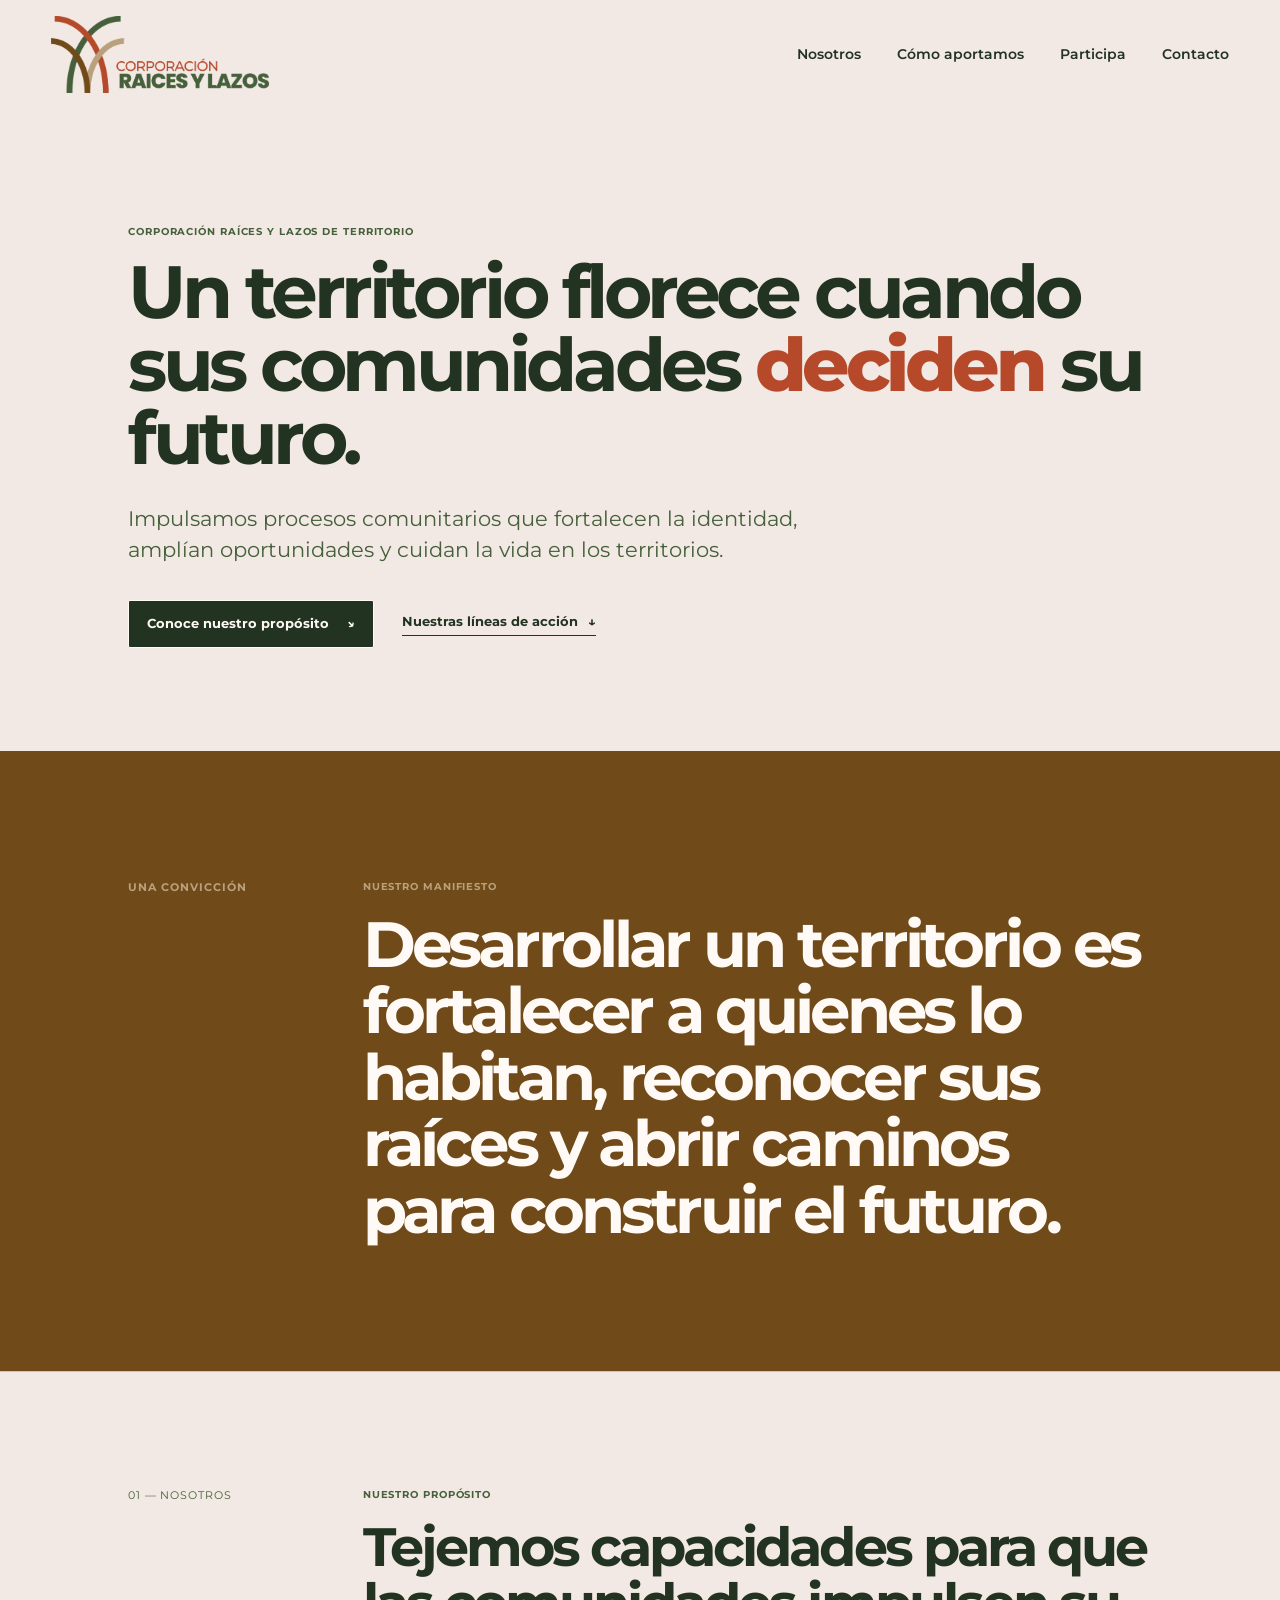
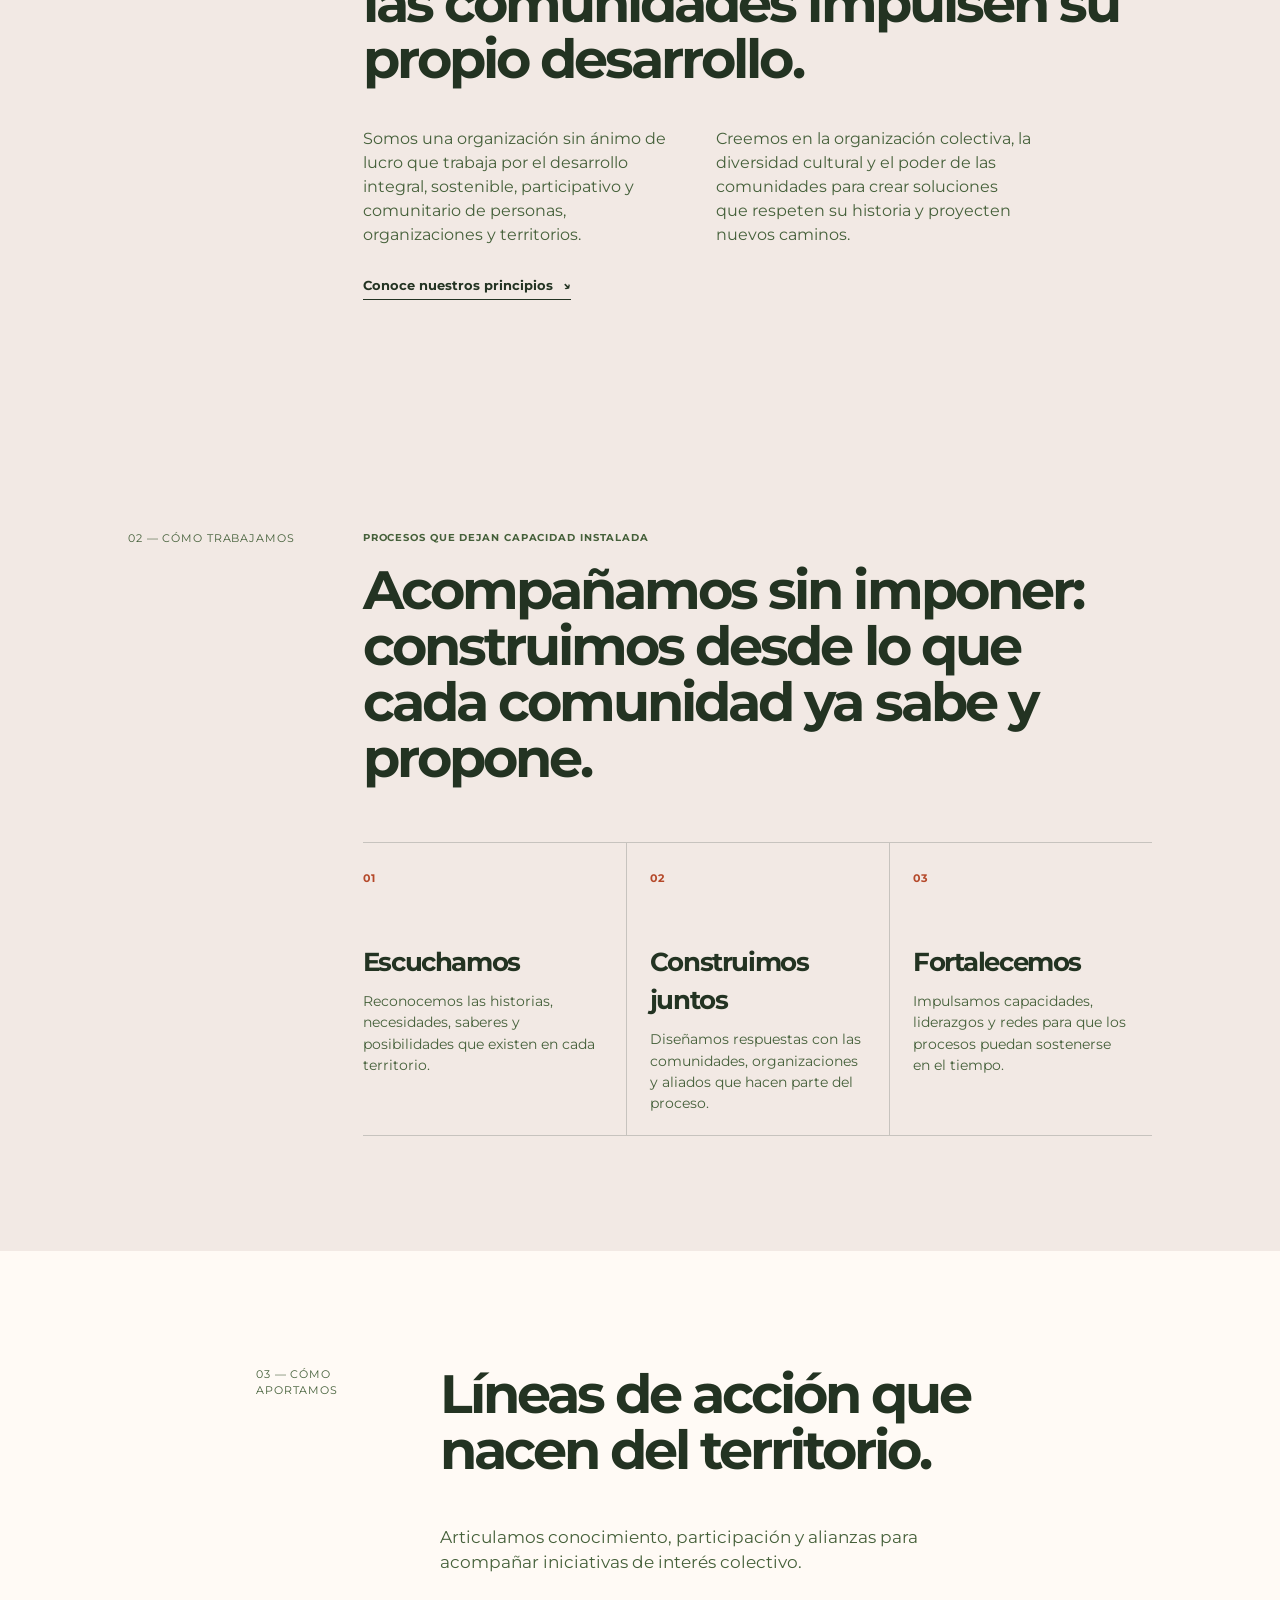
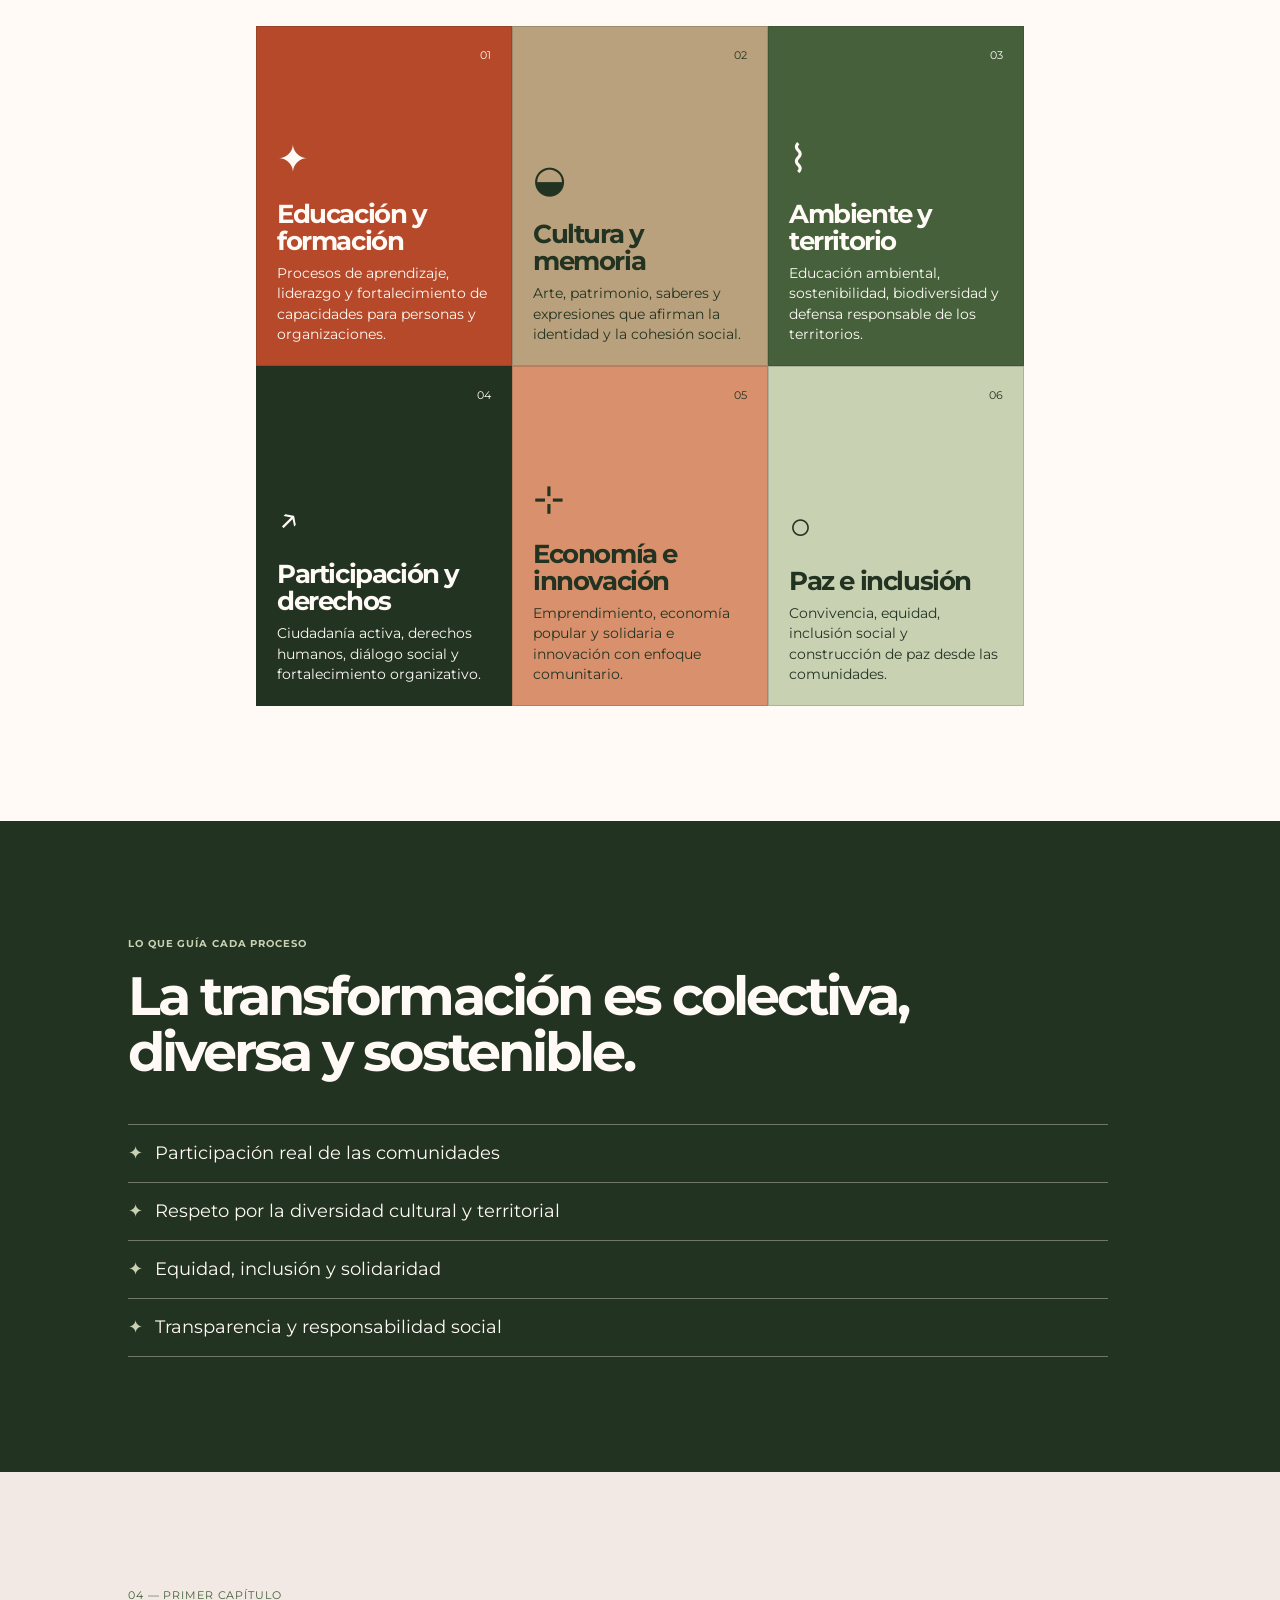
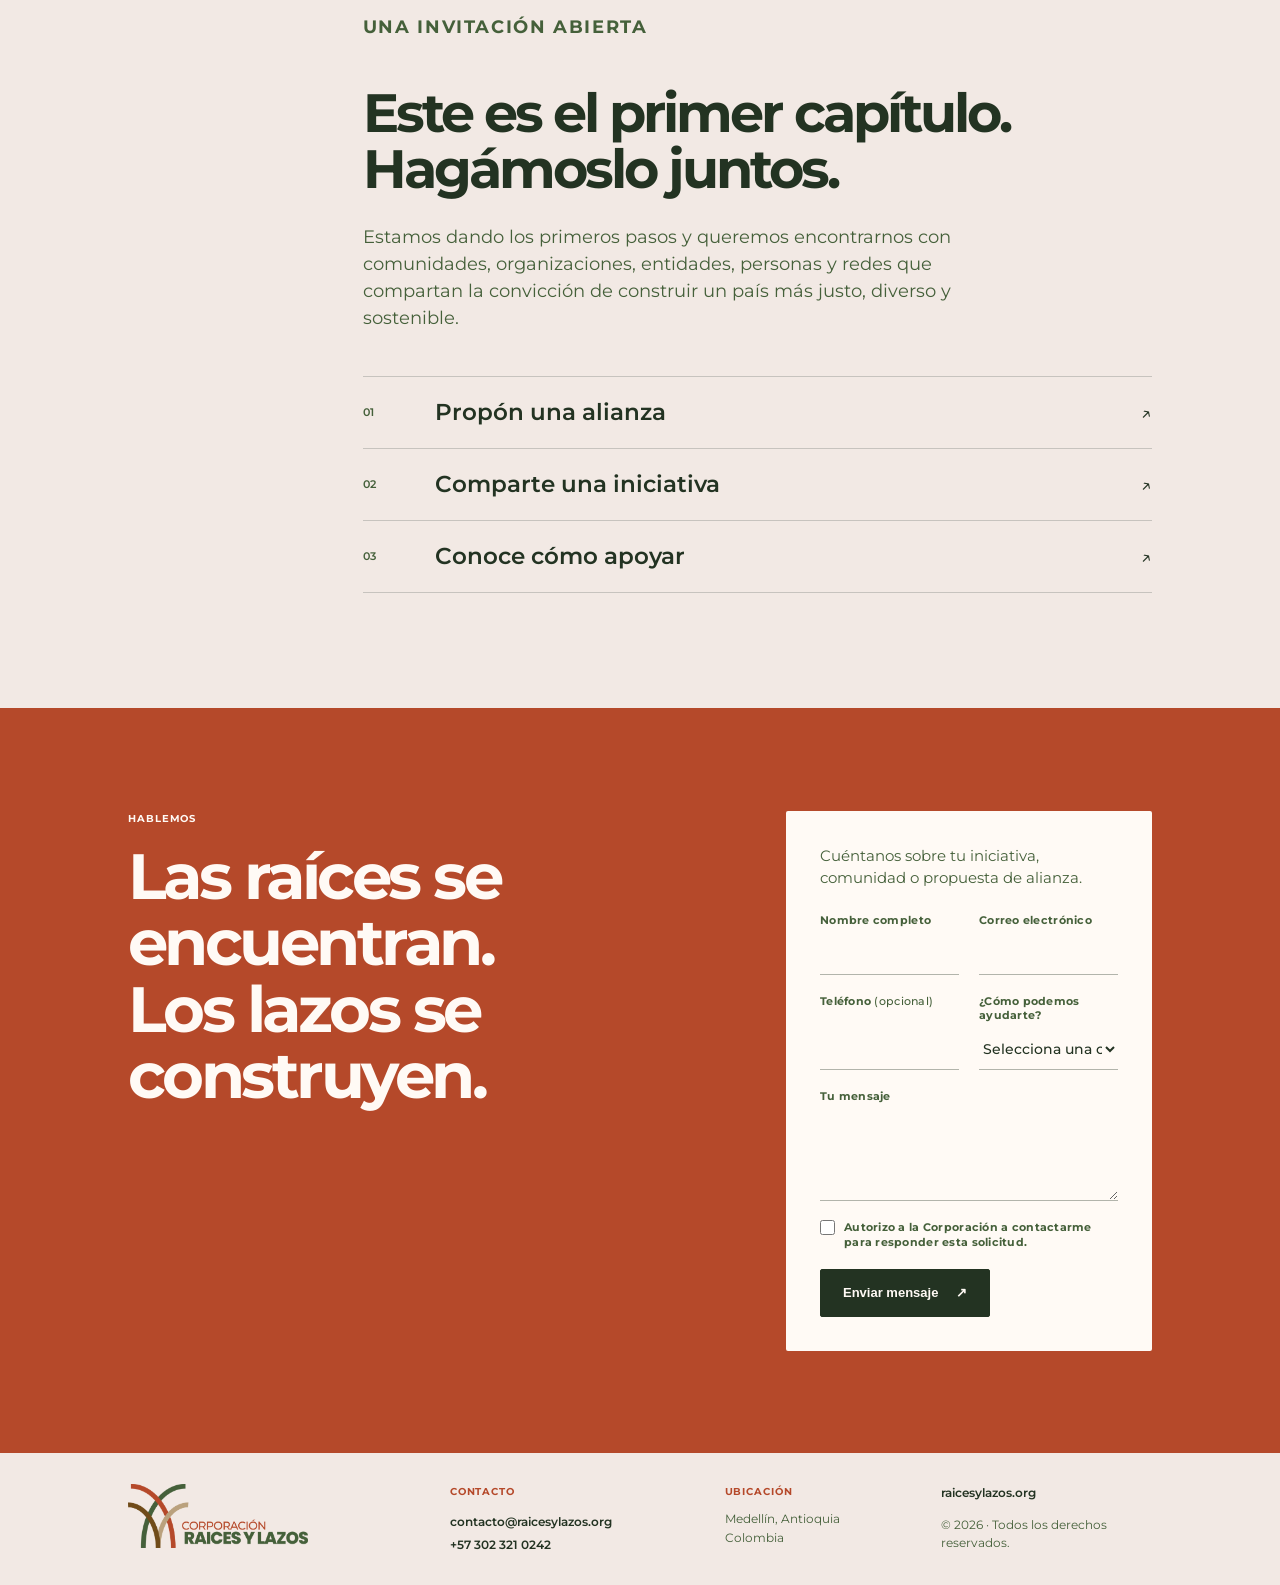
==== index.html @ 23bb75b5 "Add files via upload" ====
<!doctype html>
<html lang="es">
  <head>
    <meta charset="utf-8" />
    <meta name="viewport" content="width=device-width, initial-scale=1" />
    <meta
      name="description"
      content="Corporación Raíces y Lazos de Territorio: desarrollo integral, sostenible y participativo de comunidades y territorios."
    />
    <title>Corporación Raíces y Lazos | Territorio que florece</title>
    <link rel="preconnect" href="https://fonts.googleapis.com" />
    <link rel="preconnect" href="https://fonts.gstatic.com" crossorigin />
    <link href="https://fonts.googleapis.com/css2?family=Montserrat:ital,wght@0,400;0,500;0,600;0,700;0,800;1,500;1,600&display=swap" rel="stylesheet" />
    <link rel="stylesheet" href="styles.css" />
  </head>
  <body>
    <a class="skip-link" href="#contenido">Ir al contenido principal</a>

    <header class="site-header">
      <a class="brand" href="#inicio" aria-label="Corporación Raíces y Lazos, inicio">
        <img class="brand-logo" src="logo-raices-y-lazos.png" alt="Corporación Raíces y Lazos" />
      </a>

      <button class="menu-toggle" aria-expanded="false" aria-controls="nav-principal">
        <span class="sr-only">Abrir menú</span>
        <span></span><span></span>
      </button>

      <nav id="nav-principal" class="main-nav" aria-label="Navegación principal">
        <a href="#nosotros">Nosotros</a>
        <a href="#lineas">Cómo aportamos</a>
        <a href="#participa">Participa</a>
        <a href="#contacto">Contacto</a>
      </nav>
    </header>

    <main id="contenido">
      <section id="inicio" class="hero" aria-labelledby="hero-title">
        <div class="hero-copy">
          <p class="eyebrow">Corporación Raíces y Lazos de Territorio</p>
          <h1 id="hero-title">Un territorio florece cuando sus comunidades <em>deciden</em> su futuro.</h1>
          <p class="hero-lead">Impulsamos procesos comunitarios que fortalecen la identidad, amplían oportunidades y cuidan la vida en los territorios.</p>
          <div class="hero-actions">
            <a class="button button-dark" href="#nosotros">Conoce nuestro propósito <span aria-hidden="true">↘</span></a>
            <a class="text-link" href="#lineas">Nuestras líneas de acción <span aria-hidden="true">↓</span></a>
          </div>
        </div>
      </section>

      <section class="manifesto" aria-labelledby="manifiesto-title">
        <div class="manifesto-number">Una convicción</div>
        <div class="manifesto-content">
          <p class="eyebrow">Nuestro manifiesto</p>
          <h2 id="manifiesto-title">Desarrollar un territorio es fortalecer a quienes lo habitan, reconocer sus raíces y abrir caminos para construir el futuro.</h2>
        </div>
      </section>

      <section id="nosotros" class="intro section">
        <div class="section-label">01 — Nosotros</div>
        <div class="intro-content">
          <p class="overline">Nuestro propósito</p>
          <h2>Tejemos capacidades para que las comunidades impulsen su propio desarrollo.</h2>
          <div class="intro-text">
            <p>Somos una organización sin ánimo de lucro que trabaja por el desarrollo integral, sostenible, participativo y comunitario de personas, organizaciones y territorios.</p>
            <p>Creemos en la organización colectiva, la diversidad cultural y el poder de las comunidades para crear soluciones que respeten su historia y proyecten nuevos caminos.</p>
            <a class="text-link" href="#principios">Conoce nuestros principios <span aria-hidden="true">↘</span></a>
          </div>
        </div>
      </section>

      <section id="como-trabajamos" class="work section" aria-labelledby="work-title">
        <div class="section-label">02 — Cómo trabajamos</div>
        <div class="work-content">
          <p class="overline">Procesos que dejan capacidad instalada</p>
          <h2 id="work-title">Acompañamos sin imponer: construimos desde lo que cada comunidad ya sabe y propone.</h2>
          <ol class="work-steps">
            <li>
              <span>01</span>
              <h3>Escuchamos</h3>
              <p>Reconocemos las historias, necesidades, saberes y posibilidades que existen en cada territorio.</p>
            </li>
            <li>
              <span>02</span>
              <h3>Construimos juntos</h3>
              <p>Diseñamos respuestas con las comunidades, organizaciones y aliados que hacen parte del proceso.</p>
            </li>
            <li>
              <span>03</span>
              <h3>Fortalecemos</h3>
              <p>Impulsamos capacidades, liderazgos y redes para que los procesos puedan sostenerse en el tiempo.</p>
            </li>
          </ol>
        </div>
      </section>

      <section id="lineas" class="areas section" aria-labelledby="areas-title">
        <div class="areas-heading">
          <div class="section-label">03 — Cómo aportamos</div>
          <h2 id="areas-title">Líneas de acción que nacen del territorio.</h2>
          <p>Articulamos conocimiento, participación y alianzas para acompañar iniciativas de interés colectivo.</p>
        </div>
        <div class="area-grid">
          <article class="area-card area-card-terracotta">
            <span class="area-number">01</span>
            <div><span class="area-icon" aria-hidden="true">✦</span><h3>Educación y formación</h3><p>Procesos de aprendizaje, liderazgo y fortalecimiento de capacidades para personas y organizaciones.</p></div>
          </article>
          <article class="area-card area-card-sand">
            <span class="area-number">02</span>
            <div><span class="area-icon" aria-hidden="true">◒</span><h3>Cultura y memoria</h3><p>Arte, patrimonio, saberes y expresiones que afirman la identidad y la cohesión social.</p></div>
          </article>
          <article class="area-card area-card-moss">
            <span class="area-number">03</span>
            <div><span class="area-icon" aria-hidden="true">⌇</span><h3>Ambiente y territorio</h3><p>Educación ambiental, sostenibilidad, biodiversidad y defensa responsable de los territorios.</p></div>
          </article>
          <article class="area-card area-card-ink">
            <span class="area-number">04</span>
            <div><span class="area-icon" aria-hidden="true">↗</span><h3>Participación y derechos</h3><p>Ciudadanía activa, derechos humanos, diálogo social y fortalecimiento organizativo.</p></div>
          </article>
          <article class="area-card area-card-clay">
            <span class="area-number">05</span>
            <div><span class="area-icon" aria-hidden="true">⊹</span><h3>Economía e innovación</h3><p>Emprendimiento, economía popular y solidaria e innovación con enfoque comunitario.</p></div>
          </article>
          <article class="area-card area-card-sage">
            <span class="area-number">06</span>
            <div><span class="area-icon" aria-hidden="true">○</span><h3>Paz e inclusión</h3><p>Convivencia, equidad, inclusión social y construcción de paz desde las comunidades.</p></div>
          </article>
        </div>
      </section>

      <section id="principios" class="principles" aria-labelledby="principios-title">
        <div class="principles-content">
          <p class="eyebrow">Lo que guía cada proceso</p>
          <h2 id="principios-title">La transformación es colectiva, diversa y sostenible.</h2>
          <ul class="principle-list">
            <li>Participación real de las comunidades</li>
            <li>Respeto por la diversidad cultural y territorial</li>
            <li>Equidad, inclusión y solidaridad</li>
            <li>Transparencia y responsabilidad social</li>
          </ul>
        </div>
      </section>

      <section id="participa" class="participate section" aria-labelledby="participa-title">
        <div class="section-label">04 — Primer capítulo</div>
        <div class="participate-body">
          <p class="overline">Una invitación abierta</p>
          <h2 id="participa-title">Este es el primer capítulo. Hagámoslo juntos.</h2>
          <p>Estamos dando los primeros pasos y queremos encontrarnos con comunidades, organizaciones, entidades, personas y redes que compartan la convicción de construir un país más justo, diverso y sostenible.</p>
          <div class="participate-options">
            <a href="#contacto"><span>01</span> Propón una alianza <b aria-hidden="true">↗</b></a>
            <a href="#contacto"><span>02</span> Comparte una iniciativa <b aria-hidden="true">↗</b></a>
            <a href="#contacto"><span>03</span> Conoce cómo apoyar <b aria-hidden="true">↗</b></a>
          </div>
        </div>
      </section>

      <section id="contacto" class="contact" aria-labelledby="contacto-title">
        <div>
          <p class="eyebrow">Hablemos</p>
          <h2 id="contacto-title">Las raíces se encuentran.<br />Los lazos se construyen.</h2>
        </div>
        <form class="contact-form" action="https://formsubmit.co/contacto@raicesylazos.org" method="POST">
          <input type="hidden" name="_subject" value="Nueva solicitud desde raicesylazos.org" />
          <input type="hidden" name="_template" value="table" />
          <input type="hidden" name="_next" value="https://raicesylazos.org/gracias.html" />
          <input class="honeypot" type="text" name="_honey" tabindex="-1" autocomplete="off" aria-hidden="true" />
          <p class="form-intro">Cuéntanos sobre tu iniciativa, comunidad o propuesta de alianza.</p>
          <div class="form-field">
            <label for="nombre">Nombre completo</label>
            <input id="nombre" name="nombre" type="text" autocomplete="name" required />
          </div>
          <div class="form-field">
            <label for="correo">Correo electrónico</label>
            <input id="correo" name="email" type="email" autocomplete="email" required />
          </div>
          <div class="form-field">
            <label for="telefono">Teléfono <span>(opcional)</span></label>
            <input id="telefono" name="telefono" type="tel" autocomplete="tel" />
          </div>
          <div class="form-field">
            <label for="motivo">¿Cómo podemos ayudarte?</label>
            <select id="motivo" name="motivo" required>
              <option value="" selected disabled>Selecciona una opción</option>
              <option>Proponer una alianza</option>
              <option>Compartir una iniciativa</option>
              <option>Conocer formas de apoyar</option>
              <option>Otro asunto</option>
            </select>
          </div>
          <div class="form-field form-field-wide">
            <label for="mensaje">Tu mensaje</label>
            <textarea id="mensaje" name="mensaje" rows="4" required></textarea>
          </div>
          <label class="form-consent form-field-wide"><input type="checkbox" name="autorizacion_de_contacto" value="Sí" required /> <span>Autorizo a la Corporación a contactarme para responder esta solicitud.</span></label>
          <button class="button button-form form-field-wide" type="submit">Enviar mensaje <span aria-hidden="true">↗</span></button>
        </form>
      </section>
    </main>

    <footer class="site-footer">
      <a class="brand footer-brand" href="#inicio" aria-label="Volver al inicio"><img class="brand-logo" src="logo-raices-y-lazos.png" alt="Corporación Raíces y Lazos" /></a>
      <div class="footer-contact">
        <p class="footer-label">Contacto</p>
        <a href="mailto:contacto@raicesylazos.org">contacto@raicesylazos.org</a>
        <a href="tel:+573023210242">+57 302 321 0242</a>
      </div>
      <div class="footer-location">
        <p class="footer-label">Ubicación</p>
        <p>Medellín, Antioquia<br />Colombia</p>
      </div>
      <div class="footer-meta">
        <a href="https://raicesylazos.org">raicesylazos.org</a>
        <p>© <span id="year"></span> · Todos los derechos reservados.</p>
      </div>
    </footer>
    <script src="script.js"></script>
  </body>
</html>
---- styles.css ----
:root {
  --ink: #233322;
  --ink-soft: #45603a;
  --paper: #f2e9e4;
  --cream: #fffaf5;
  --moss: #45603a;
  --sage: #c9d1b3;
  --clay: #b5492a;
  --terracotta: #b5492a;
  --sand: #baa17d;
  --brown: #704b19;
  --line: rgba(29, 41, 37, 0.2);
  --display: "Montserrat", Arial, sans-serif;
  --body: "Montserrat", Arial, sans-serif;
  --mono: "Montserrat", Arial, sans-serif;
}

* { box-sizing: border-box; }
html { scroll-behavior: smooth; }
body { margin: 0; background: var(--paper); color: var(--ink); font-family: var(--body); font-size: 16px; line-height: 1.5; }
a { color: inherit; }
.skip-link { position: fixed; left: 1rem; top: -5rem; z-index: 20; padding: .65rem .9rem; background: var(--cream); color: var(--ink); border: 2px solid var(--ink); }
.skip-link:focus { top: 1rem; }
.sr-only { position: absolute; width: 1px; height: 1px; overflow: hidden; clip: rect(0,0,0,0); white-space: nowrap; }

.site-header { min-height: 88px; max-width: 1440px; margin: auto; padding: 16px clamp(24px, 4vw, 72px); display: flex; align-items: center; justify-content: space-between; gap: 2rem; }
.brand { display: inline-flex; align-items: center; text-decoration: none; }
.brand-logo { display: block; width: 218px; height: auto; }
.main-nav { display: flex; align-items: center; gap: clamp(18px, 2.8vw, 48px); font-size: 14px; font-weight: 600; }
.main-nav a { position: relative; text-decoration: none; }
.main-nav a::after { content: ""; position: absolute; height: 1px; left: 0; right: 0; bottom: -5px; background: currentColor; transform: scaleX(0); transform-origin: right; transition: transform .25s ease; }
.main-nav a:hover::after, .main-nav a:focus-visible::after { transform: scaleX(1); transform-origin: left; }
.menu-toggle { display: none; border: 0; background: transparent; padding: 8px 0; cursor: pointer; }

.hero { max-width: 1440px; min-height: 600px; margin: 0 auto; padding: clamp(62px, 9vw, 142px) clamp(24px, 10vw, 148px) clamp(64px, 8vw, 126px); display: block; overflow: hidden; }
.eyebrow, .overline { color: var(--ink-soft); margin: 0 0 17px; font-family: var(--mono); font-size: 10px; font-weight: 700; letter-spacing: .09em; text-transform: uppercase; }
.hero h1 { max-width: 1120px; margin: 0; font-family: var(--display); font-size: clamp(45px, 5.8vw, 86px); font-weight: 700; line-height: .98; letter-spacing: -.06em; }
.hero h1 em { color: var(--terracotta); font-style: normal; font-weight: 800; }
.hero-lead { max-width: 690px; margin: 30px 0 34px; color: var(--ink-soft); font-size: clamp(17px, 1.7vw, 21px); line-height: 1.47; }
.hero-actions { display: flex; flex-wrap: wrap; align-items: center; gap: 20px 28px; }
.button { min-height: 48px; display: inline-flex; align-items: center; justify-content: center; gap: 18px; padding: 12px 18px; border: 1px solid currentColor; border-radius: 2px; text-decoration: none; font-size: 13px; font-weight: 700; transition: transform .18s ease, background .18s ease, color .18s ease; }
.button:hover, .button:focus-visible { transform: translateY(-3px); }
.button-dark { background: var(--ink); color: var(--cream); }
.button-dark:hover, .button-dark:focus-visible { background: var(--terracotta); border-color: var(--terracotta); }
.button-light { color: var(--cream); }
.button-light:hover, .button-light:focus-visible { color: var(--ink); background: var(--cream); }
.text-link { display: inline-flex; align-items: center; gap: 10px; text-decoration: none; border-bottom: 1px solid currentColor; padding-bottom: 3px; font-size: 13px; font-weight: 700; transition: color .18s ease; }
.text-link:hover, .text-link:focus-visible { color: var(--terracotta); }

.hero-art { position: relative; align-self: stretch; min-height: 410px; overflow: hidden; background: #eaded1; border: 1px solid rgba(112,75,25,.15); border-radius: 2px; }
.arch-composition { position: absolute; inset: 0; overflow: hidden; }
.brand-arch { position: absolute; bottom: -1px; display: block; border-style: solid; border-bottom: 0; border-radius: 220px 220px 0 0; }
.arch-green { left: 15%; width: 75%; height: 92%; border-width: 25px; border-color: var(--moss); }.arch-terracotta { left: -8%; width: 64%; height: 84%; border-width: 25px; border-color: var(--terracotta); }.arch-brown { left: -21%; width: 58%; height: 61%; border-width: 25px; border-color: var(--brown); }.arch-sand { left: 27%; width: 58%; height: 61%; border-width: 25px; border-color: var(--sand); }
.art-caption { position: absolute; right: 20px; bottom: 16px; margin: 0; color: var(--ink); font-family: var(--mono); font-size: 10px; font-weight: 700; letter-spacing: .07em; text-transform: uppercase; }

.manifesto { display: grid; grid-template-columns: 20% minmax(0, 1fr); gap: 30px; padding: clamp(74px, 10vw, 156px) clamp(24px, 10vw, 148px); background: var(--brown); color: var(--cream); }.manifesto-number { align-self: start; color: var(--sand); font-size: 11px; font-weight: 700; letter-spacing: .09em; text-transform: uppercase; }.manifesto-content { max-width: 1050px; }.manifesto .eyebrow { color: var(--sand); }.manifesto h2 { max-width: 1010px; margin: 0; font-family: var(--display); font-size: clamp(36px, 5vw, 75px); font-weight: 700; line-height: 1.04; letter-spacing: -.06em; }

.section { max-width: 1440px; margin: 0 auto; padding: clamp(70px, 9vw, 136px) clamp(24px, 10vw, 148px); }
.section-label { align-self: start; color: var(--ink-soft); font-family: var(--mono); font-size: 11px; letter-spacing: .08em; text-transform: uppercase; }
.intro { border-top: 1px solid var(--line); display: grid; grid-template-columns: 20% 1fr; gap: 30px; }
.intro-content { max-width: 1000px; }
.intro h2, .areas h2, .principles h2, .participate h2, .contact h2 { margin: 0; font-family: var(--display); font-size: clamp(34px, 4.2vw, 61px); font-weight: 700; line-height: 1.04; letter-spacing: -.055em; }
.intro h2 { max-width: 810px; }
.intro-text { max-width: 670px; margin-top: 40px; display: grid; grid-template-columns: 1fr 1fr; gap: 24px 36px; color: var(--ink-soft); }
.intro-text p { margin: 0; }
.intro-text .text-link { grid-column: 1 / -1; justify-self: start; color: var(--ink); margin-top: 5px; }

.work { display: grid; grid-template-columns: 20% minmax(0, 1fr); gap: 30px; background: var(--paper); }.work-content { max-width: 1060px; }.work h2 { max-width: 860px; margin: 0; font-family: var(--display); font-size: clamp(34px, 4.2vw, 61px); font-weight: 700; line-height: 1.04; letter-spacing: -.055em; }.work-steps { display: grid; grid-template-columns: repeat(3, 1fr); gap: 0; padding: 0; margin: 56px 0 0; list-style: none; border-top: 1px solid var(--line); }.work-steps li { min-height: 250px; padding: 22px 23px 20px 0; border-bottom: 1px solid var(--line); }.work-steps li + li { padding-left: 23px; border-left: 1px solid var(--line); }.work-steps span { color: var(--terracotta); font-size: 11px; font-weight: 700; letter-spacing: .08em; }.work-steps h3 { margin: 54px 0 10px; font-family: var(--display); font-size: clamp(21px, 2vw, 27px); font-weight: 700; letter-spacing: -.055em; }.work-steps p { max-width: 255px; margin: 0; color: var(--ink-soft); font-size: 14px; line-height: 1.52; }

.areas { background: var(--cream); max-width: none; }
.areas-heading { max-width: 1440px; margin: 0 auto 50px; padding: 0 clamp(24px, 10vw, 148px); display: grid; grid-template-columns: 20% minmax(0, 1fr); gap: 30px; }
.areas-heading h2 { max-width: 760px; }
.areas-heading p { grid-column: 2; max-width: 525px; margin: 17px 0 0; color: var(--ink-soft); font-size: 17px; }
.area-grid { max-width: 1440px; margin: auto; padding: 0 clamp(24px, 10vw, 148px); display: grid; grid-template-columns: repeat(3, 1fr); }
.area-card { min-height: 340px; padding: 20px; display: flex; flex-direction: column; justify-content: space-between; border: 1px solid rgba(29,41,37,.18); transition: transform .25s ease, filter .25s ease; }
.area-card:hover { position: relative; z-index: 1; transform: translateY(-8px); filter: saturate(1.08); }
.area-card:nth-child(3n+1) { border-left-width: 1px; }
.area-number { align-self: flex-end; font-family: var(--mono); font-size: 11px; }
.area-icon { display: inline-block; margin-bottom: 22px; font-family: var(--display); font-size: 38px; line-height: 1; }
.area-card h3 { max-width: 250px; margin: 0 0 9px; font-family: var(--display); font-size: clamp(23px, 2vw, 30px); font-weight: 700; line-height: 1.06; letter-spacing: -.055em; }
.area-card p { max-width: 305px; margin: 0; font-size: 14px; line-height: 1.46; }
.area-card-terracotta { color: var(--cream); background: var(--terracotta); }.area-card-sand { background: var(--sand); }.area-card-moss { color: var(--cream); background: var(--moss); }.area-card-ink { color: var(--cream); background: var(--ink); }.area-card-clay { background: #d9906c; }.area-card-sage { background: var(--sage); }

.principles { background: var(--ink); color: var(--cream); padding: clamp(74px, 9vw, 134px) clamp(24px, 10vw, 148px); }
.principles-content { max-width: 980px; }
.principles .eyebrow { color: var(--sage); }
.principles h2 { max-width: 790px; }
.principle-list { padding: 0; margin: 44px 0 0; list-style: none; border-top: 1px solid rgba(255,250,240,.35); }
.principle-list li { padding: 15px 0; border-bottom: 1px solid rgba(255,250,240,.35); font-size: clamp(15px, 1.5vw, 18px); }
.principle-list li::before { content: "✦"; display: inline-block; width: 27px; color: var(--sage); }
.principles-symbol { align-self: center; position: relative; display: grid; place-items: center; min-height: 340px; font-family: var(--display); font-size: clamp(92px, 15vw, 212px); line-height: .7; letter-spacing: -.13em; color: var(--sage); }
.principles-symbol::before, .principles-symbol::after { content: ""; position: absolute; border: 1px solid rgba(196,207,170,.55); border-radius: 50%; }.principles-symbol::before { width: 74%; aspect-ratio: 1; }.principles-symbol::after { width: 98%; aspect-ratio: 1; }
.principles-symbol span { position: relative; z-index: 1; }.principles-symbol span:nth-child(2) { color: var(--clay); margin: 0 -.1em; transform: translateY(.1em); }

.participate { display: grid; grid-template-columns: 20% 1fr; gap: 30px; }
.participate-body { max-width: 1000px; }
.participate h2 { max-width: 760px; }.participate-body > p { max-width: 650px; margin: 27px 0 44px; color: var(--ink-soft); font-size: 18px; }
.participate-options { border-top: 1px solid var(--line); }.participate-options a { min-height: 72px; display: grid; grid-template-columns: 60px 1fr 30px; align-items: center; gap: 12px; border-bottom: 1px solid var(--line); text-decoration: none; font-size: clamp(18px, 2vw, 23px); font-weight: 600; transition: padding .2s ease, color .2s ease; }.participate-options a:hover, .participate-options a:focus-visible { padding-left: 10px; color: var(--terracotta); }.participate-options span { color: var(--ink-soft); font-family: var(--mono); font-size: 11px; }.participate-options b { font-size: 20px; font-weight: 400; text-align: right; }

.contact { max-width: 1440px; margin: 0 auto; padding: clamp(65px, 8vw, 116px) clamp(24px, 10vw, 148px); background: var(--clay); color: var(--cream); display: grid; grid-template-columns: 1.25fr .75fr; gap: 48px; }.contact .eyebrow { color: var(--cream); }.contact h2 { font-size: clamp(40px, 5vw, 70px); }.contact-info { align-self: end; max-width: 390px; }.contact-info p { margin: 0 0 28px; font-size: 17px; }.contact-info .location { font-family: var(--mono); font-size: 11px; line-height: 1.75; letter-spacing: .08em; text-transform: uppercase; }
.contact-link { display: flex; align-items: center; justify-content: space-between; gap: 1rem; padding: 12px 0; border-top: 1px solid rgba(255,250,245,.5); color: var(--cream); font-family: var(--display); font-size: clamp(17px, 1.8vw, 22px); font-weight: 600; letter-spacing: -.04em; text-decoration: none; }.contact-link:hover, .contact-link:focus-visible { color: var(--sand); }.contact-info .location { margin-top: 26px; }
.contact-form { display: grid; grid-template-columns: 1fr 1fr; gap: 19px 20px; align-self: start; padding: clamp(22px, 3vw, 34px); background: var(--cream); color: var(--ink); border-radius: 2px; }.form-intro { grid-column: 1 / -1; margin: 0 0 4px !important; color: var(--ink-soft); font-size: 15px !important; }.form-field { display: grid; gap: 6px; }.form-field-wide { grid-column: 1 / -1; }.form-field label, .form-consent { color: var(--ink-soft); font-size: 11px; font-weight: 700; line-height: 1.35; letter-spacing: .025em; }.form-field label span { font-weight: 500; }.form-field input, .form-field select, .form-field textarea { width: 100%; min-height: 41px; padding: 9px 0; border: 0; border-bottom: 1px solid rgba(35,51,34,.35); border-radius: 0; background: transparent; color: var(--ink); font: 500 14px var(--body); outline: none; }.form-field textarea { min-height: 82px; resize: vertical; }.form-field select { cursor: pointer; }.form-field input:focus, .form-field select:focus, .form-field textarea:focus { border-color: var(--terracotta); box-shadow: 0 2px 0 -1px var(--terracotta); }.form-consent { display: flex; align-items: flex-start; gap: 9px; cursor: pointer; }.form-consent input { flex: 0 0 auto; width: 15px; height: 15px; margin: 0; accent-color: var(--terracotta); }.button-form { justify-self: start; padding-inline: 22px; border-color: var(--ink); background: var(--ink); color: var(--cream); cursor: pointer; }.button-form:hover, .button-form:focus-visible { border-color: var(--moss); background: var(--moss); }.honeypot { position: absolute; left: -10000px; width: 1px; height: 1px; overflow: hidden; }
.site-footer { max-width: 1440px; margin: auto; padding: 31px clamp(24px, 10vw, 148px); display: grid; grid-template-columns: 1.2fr 1fr .75fr .9fr; align-items: start; gap: 25px 40px; font-size: 12px; color: var(--ink-soft); }.footer-brand .brand-logo { width: 180px; }.site-footer p { margin: 0; }.footer-label { margin-bottom: 9px !important; color: var(--terracotta); font-size: 10px; font-weight: 700; letter-spacing: .09em; text-transform: uppercase; }.footer-contact, .footer-meta { display: grid; gap: 5px; }.footer-contact a, .footer-meta a { color: var(--ink); font-weight: 600; text-decoration: none; }.footer-contact a:hover, .footer-contact a:focus-visible, .footer-meta a:hover, .footer-meta a:focus-visible { color: var(--terracotta); }.footer-location { line-height: 1.6; }.footer-meta { line-height: 1.55; }.footer-meta p { margin-top: 8px; }
.thank-you-page { min-height: 100vh; background: var(--paper); }.thank-you { min-height: 100vh; max-width: 1000px; margin: 0 auto; padding: clamp(28px, 5vw, 74px); display: grid; align-content: space-between; gap: 8rem; }.thank-you > div { max-width: 700px; }.thank-you h1 { max-width: 620px; margin: 0; font-family: var(--display); font-size: clamp(45px, 7vw, 88px); font-weight: 700; line-height: .98; letter-spacing: -.065em; }.thank-you p:not(.eyebrow) { max-width: 500px; margin: 24px 0 29px; color: var(--ink-soft); font-size: 18px; }

@media (max-width: 800px) {
  .site-header { min-height: 72px; padding-top: 12px; padding-bottom: 12px; }.main-nav { position: absolute; left: 0; right: 0; top: 72px; z-index: 5; display: none; flex-direction: column; align-items: stretch; gap: 0; padding: 12px 24px 21px; background: var(--paper); border-bottom: 1px solid var(--line); }.main-nav.is-open { display: flex; }.main-nav a { padding: 12px 0; }.menu-toggle { display: block; width: 32px; }.menu-toggle span:not(.sr-only) { display: block; width: 26px; height: 1.5px; margin: 6px 0; background: var(--ink); transition: transform .2s ease; }.menu-toggle[aria-expanded="true"] span:nth-child(2) { transform: translateY(3.75px) rotate(45deg); }.menu-toggle[aria-expanded="true"] span:nth-child(3) { transform: translateY(-3.75px) rotate(-45deg); }
  .hero { min-height: unset; grid-template-columns: 1fr; gap: 45px; }.hero-art { min-height: 330px; max-width: 500px; width: 100%; }.intro, .participate { grid-template-columns: 1fr; }.section-label { margin-bottom: 12px; }.intro-text { grid-template-columns: 1fr; margin-top: 30px; }.intro-text .text-link { grid-column: auto; }.areas-heading { grid-template-columns: 1fr; }.areas-heading p { grid-column: auto; }.area-grid { grid-template-columns: repeat(2, 1fr); }.area-card { min-height: 280px; }.principles { grid-template-columns: 1fr; gap: 28px; }.contact { grid-template-columns: 1fr; }.contact-info { align-self: start; }.site-footer { grid-template-columns: repeat(2, 1fr); }.footer-brand { grid-column: 1 / -1; }
}
@media (max-width: 500px) {
  .hero { padding-top: 46px; }.hero h1 { font-size: clamp(44px, 13vw, 62px); }.hero-art { min-height: 280px; }.area-grid { grid-template-columns: 1fr; }.area-card { min-height: 255px; }.contact-form { grid-template-columns: 1fr; }.form-field, .form-field-wide { grid-column: 1; }.site-footer { display: flex; align-items: flex-start; flex-direction: column; }.footer-brand { margin-bottom: 8px; }
}
@media (max-width: 800px) {
  .manifesto, .work { grid-template-columns: 1fr; }.manifesto-number { margin-bottom: 10px; }.work-steps { grid-template-columns: 1fr; margin-top: 40px; }.work-steps li, .work-steps li + li { min-height: auto; padding: 22px 0; border-left: 0; }.work-steps h3 { margin-top: 22px; }.work-steps p { max-width: 500px; }
}
@media (prefers-reduced-motion: reduce) { html { scroll-behavior: auto; } *, *::before, *::after { transition-duration: .01ms !important; animation-duration: .01ms !important; } }
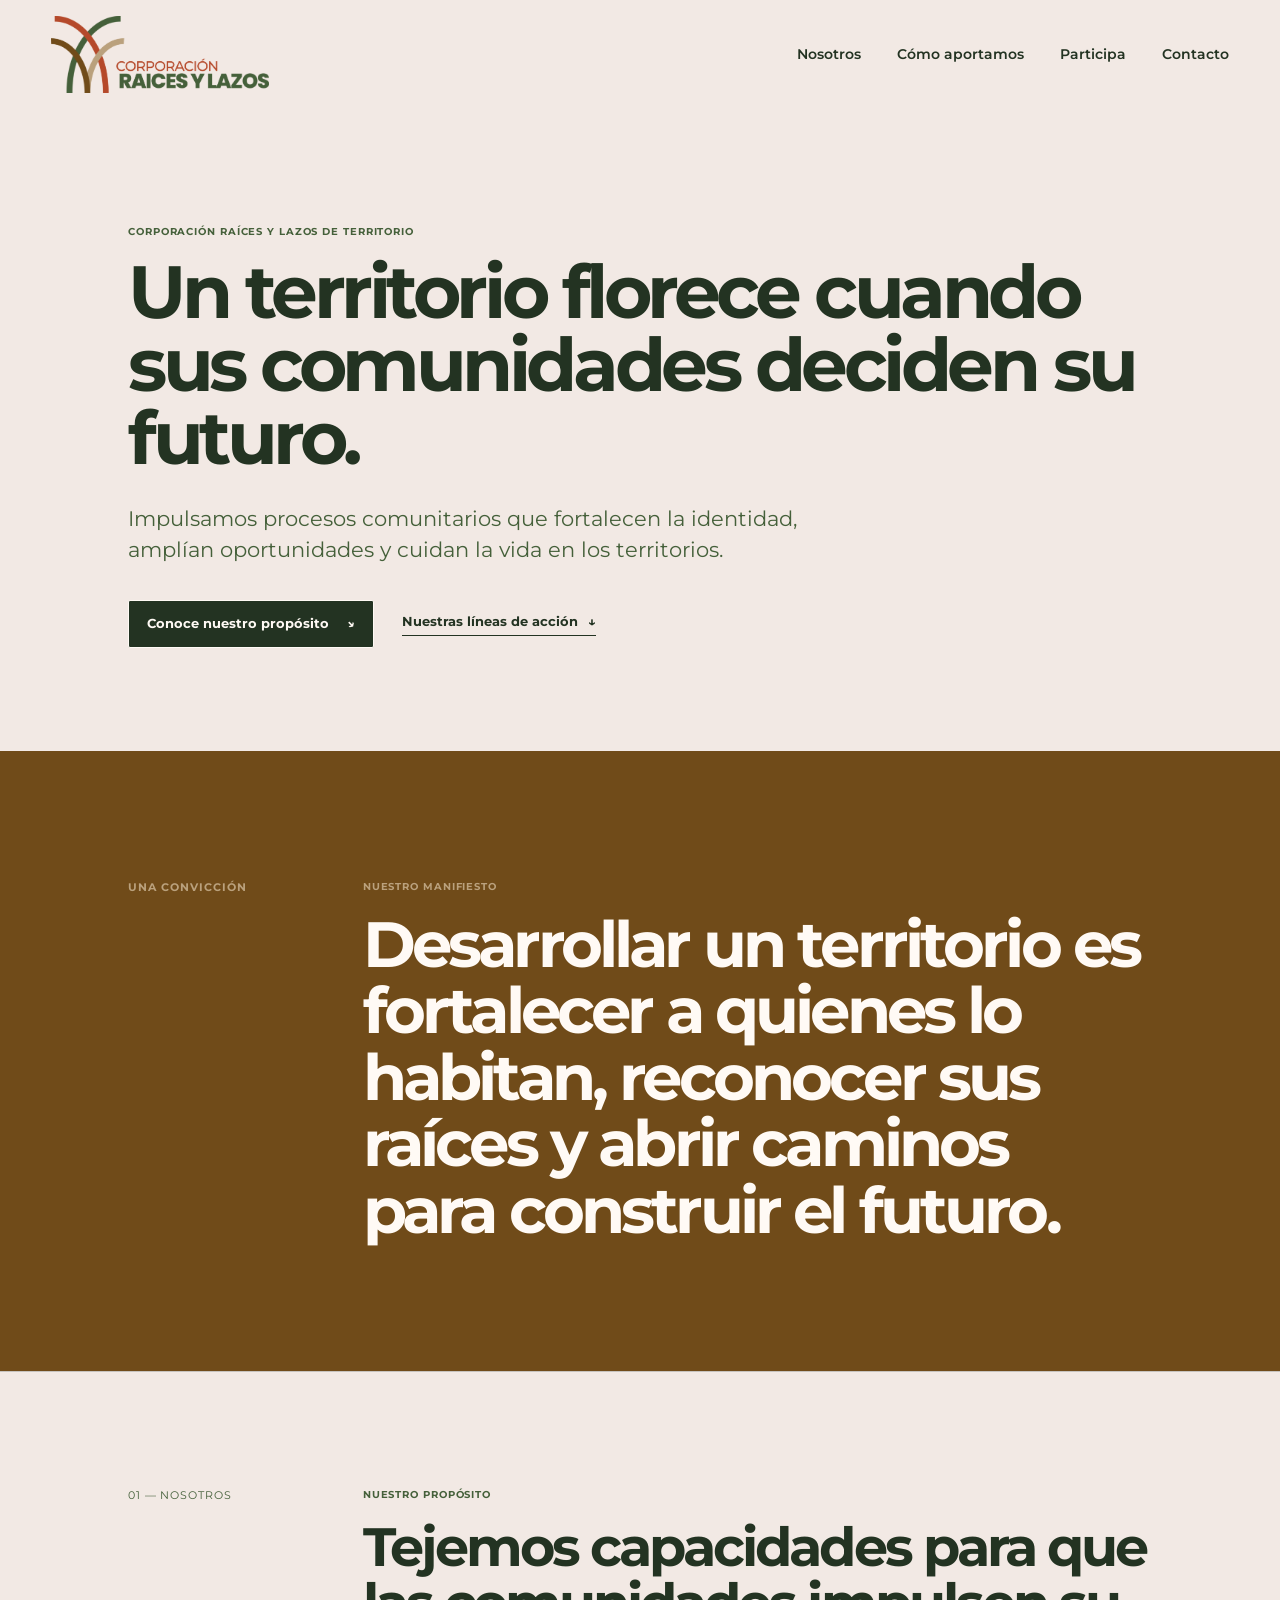
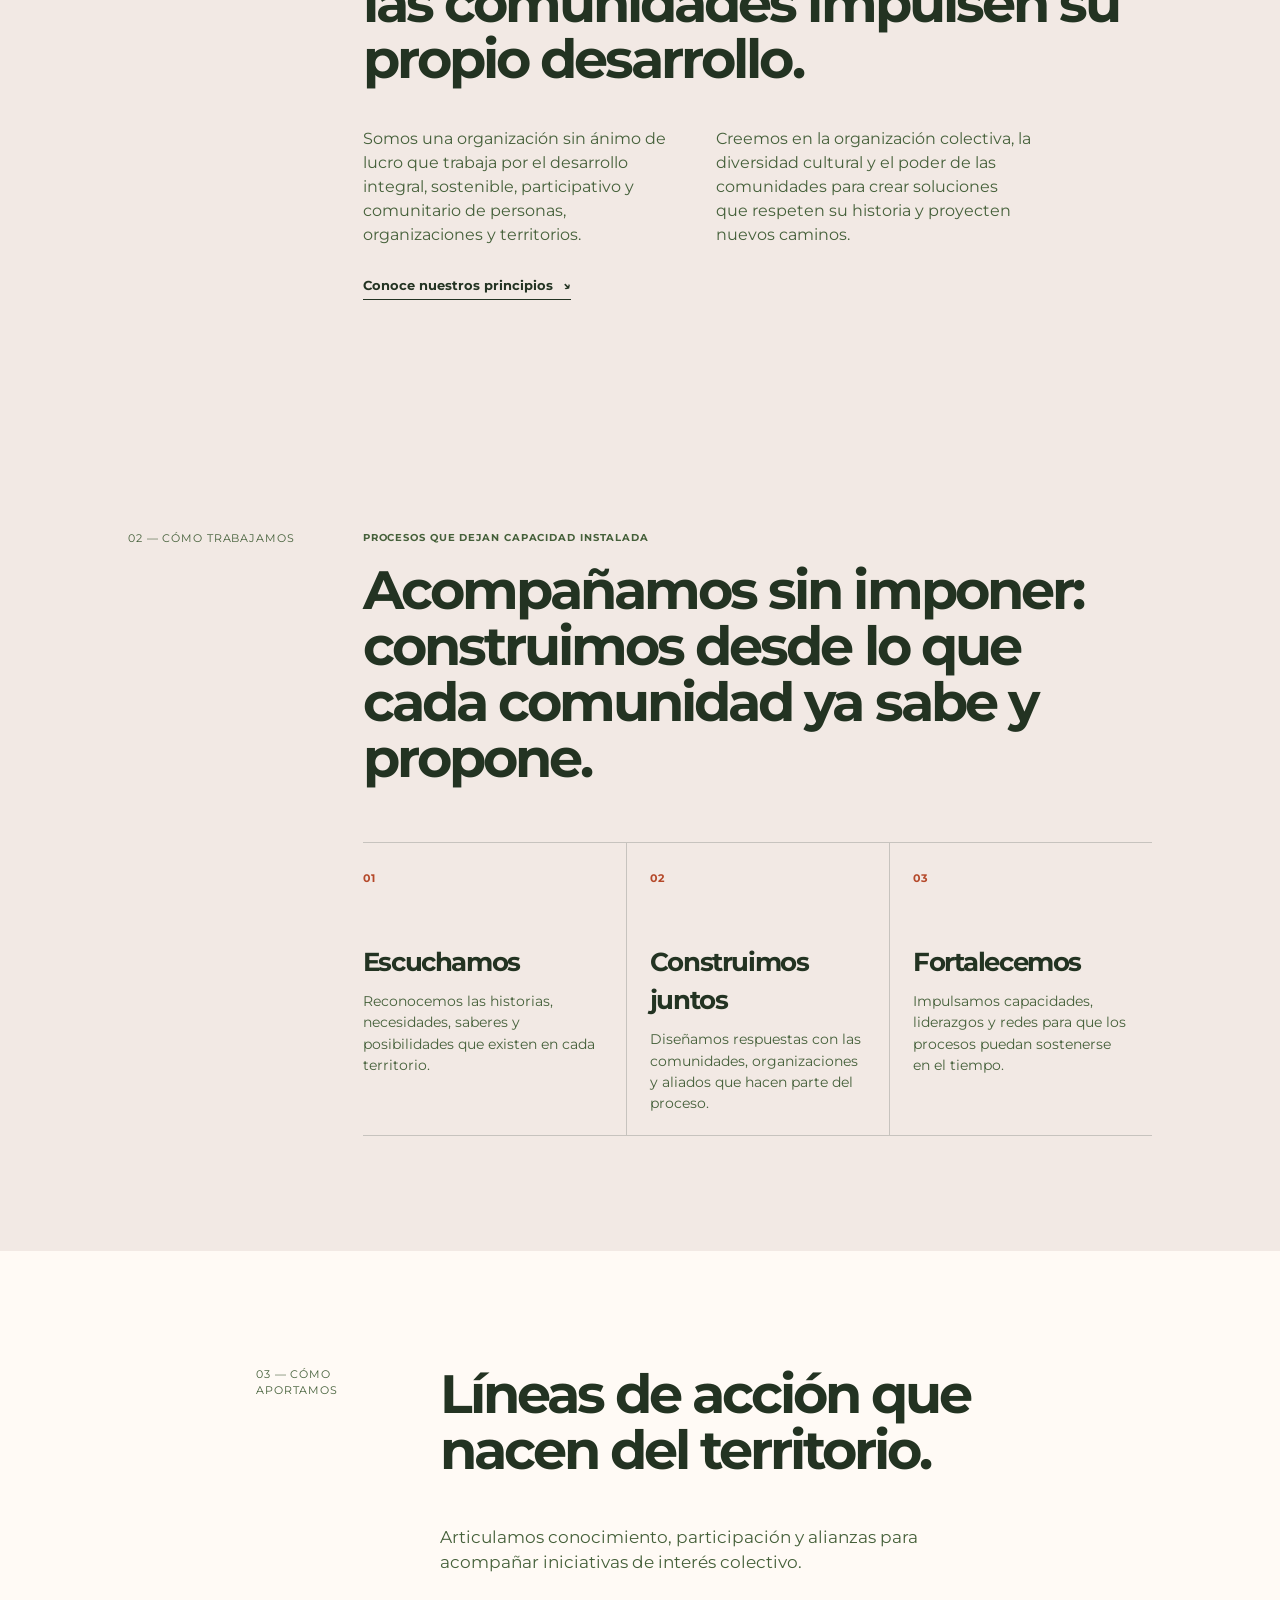
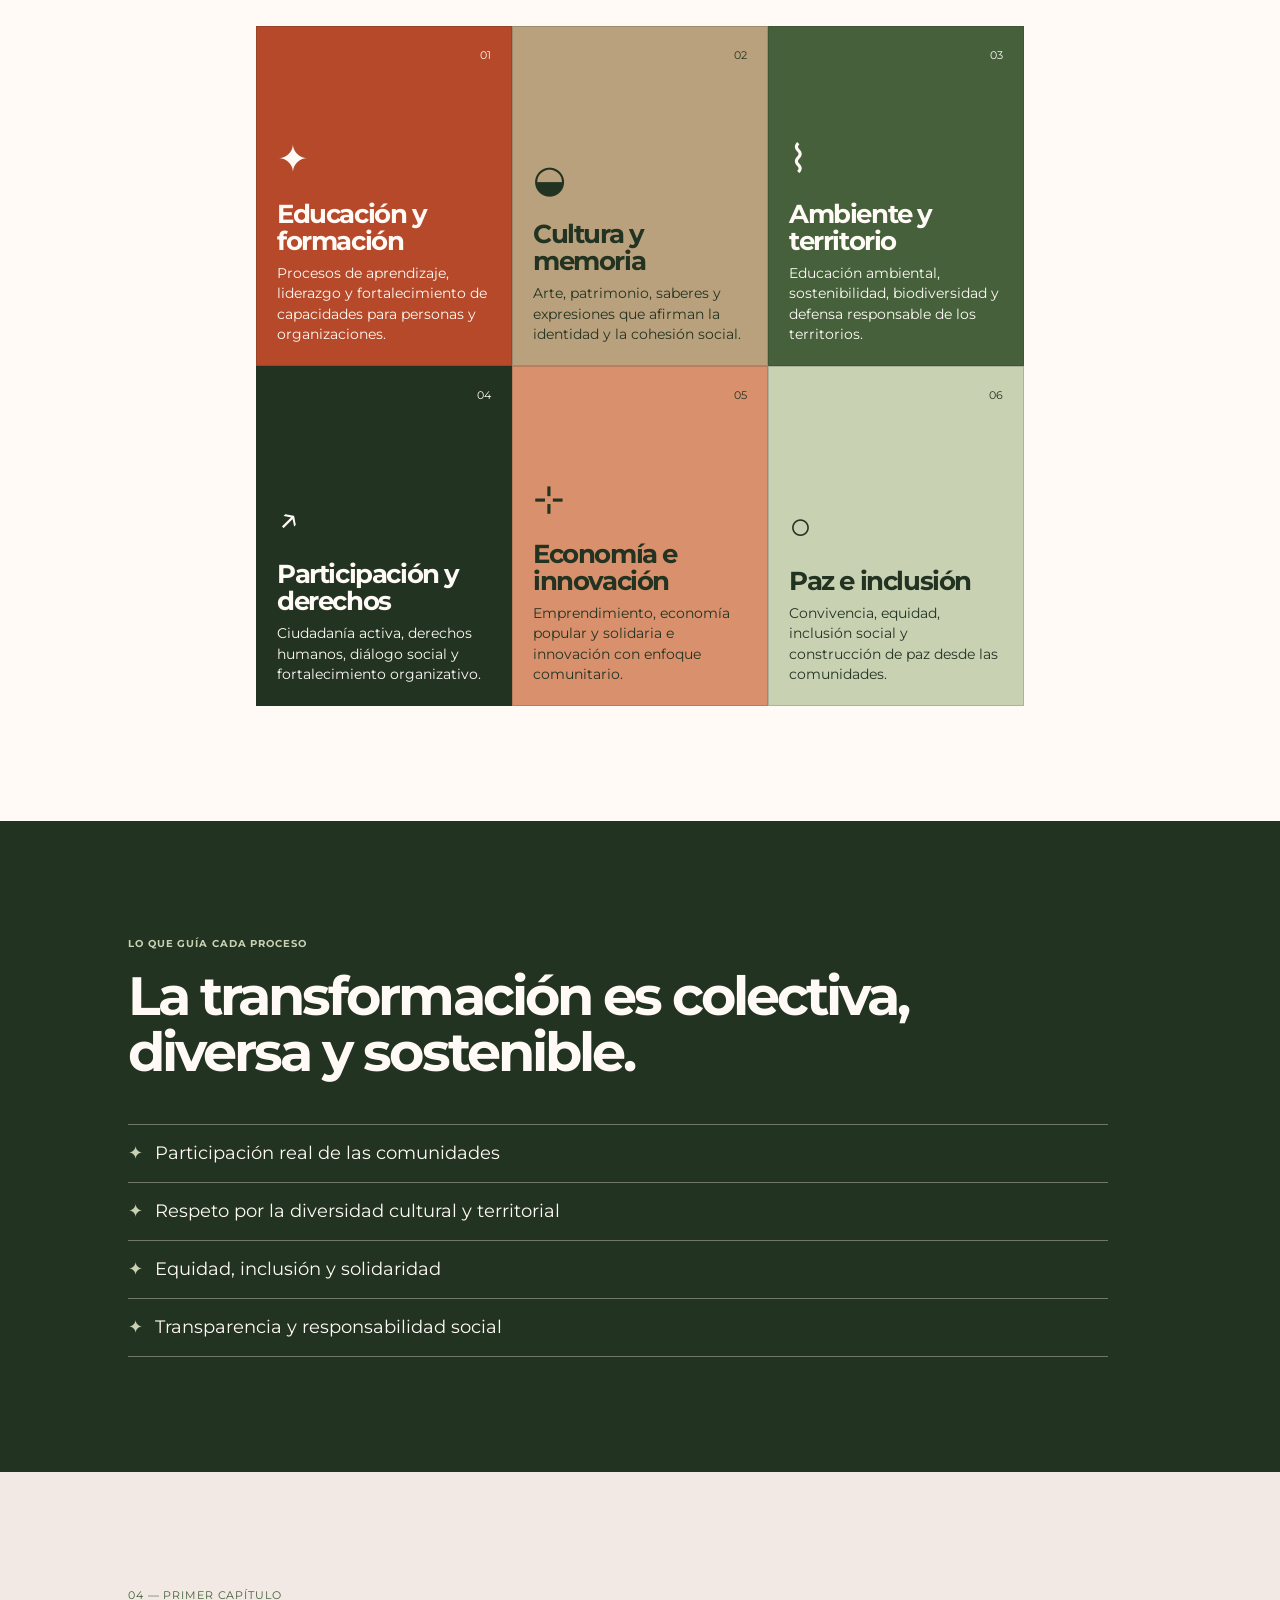
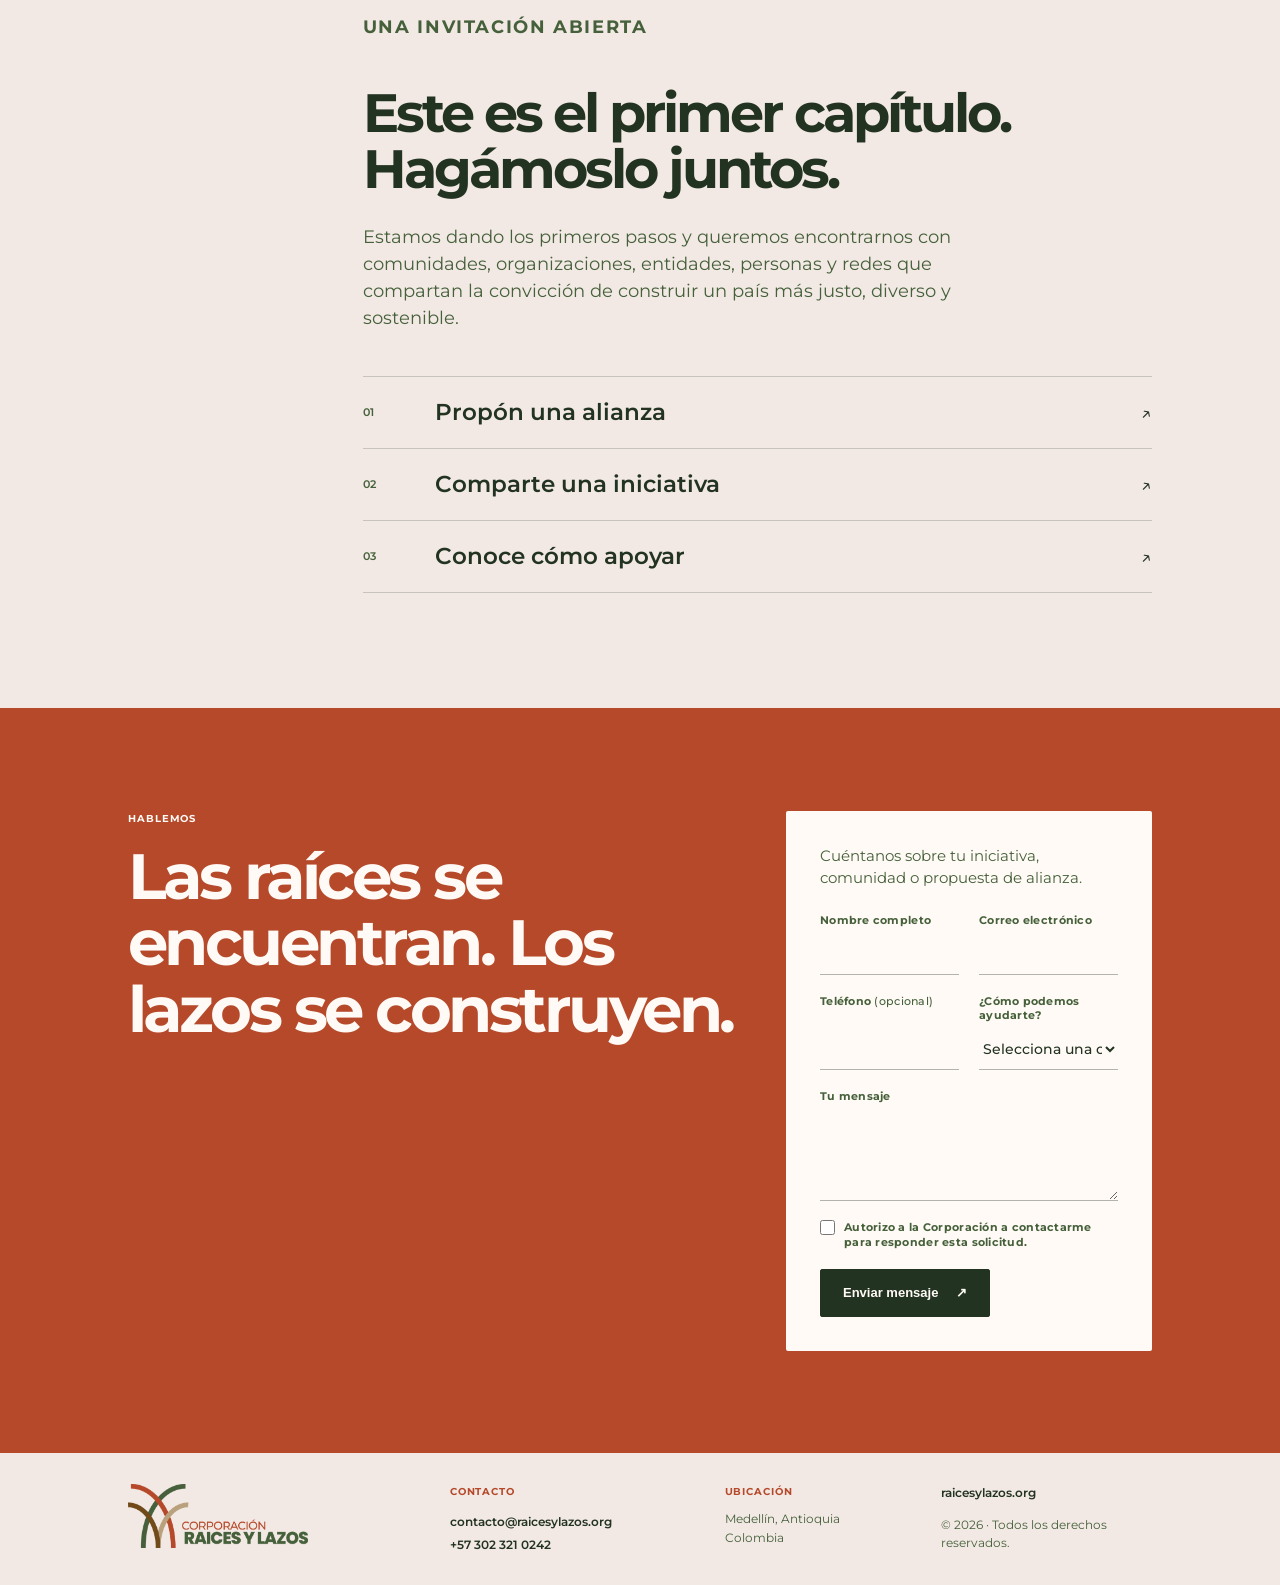
==== commit e6f9cf44: "Admin Panel" ====
--- a/index.html
+++ b/index.html
@@ -37,9 +37,9 @@
     <main id="contenido">
       <section id="inicio" class="hero" aria-labelledby="hero-title">
         <div class="hero-copy">
-          <p class="eyebrow">Corporación Raíces y Lazos de Territorio</p>
-          <h1 id="hero-title">Un territorio florece cuando sus comunidades <em>deciden</em> su futuro.</h1>
-          <p class="hero-lead">Impulsamos procesos comunitarios que fortalecen la identidad, amplían oportunidades y cuidan la vida en los territorios.</p>
+          <p class="eyebrow" data-content="hero.eyebrow">Corporación Raíces y Lazos de Territorio</p>
+          <h1 id="hero-title" data-content="hero.titulo">Un territorio florece cuando sus comunidades deciden su futuro.</h1>
+          <p class="hero-lead" data-content="hero.descripcion">Impulsamos procesos comunitarios que fortalecen la identidad, amplían oportunidades y cuidan la vida en los territorios.</p>
           <div class="hero-actions">
             <a class="button button-dark" href="#nosotros">Conoce nuestro propósito <span aria-hidden="true">↘</span></a>
             <a class="text-link" href="#lineas">Nuestras líneas de acción <span aria-hidden="true">↓</span></a>
@@ -50,30 +50,30 @@
       <section class="manifesto" aria-labelledby="manifiesto-title">
         <div class="manifesto-number">Una convicción</div>
         <div class="manifesto-content">
-          <p class="eyebrow">Nuestro manifiesto</p>
-          <h2 id="manifiesto-title">Desarrollar un territorio es fortalecer a quienes lo habitan, reconocer sus raíces y abrir caminos para construir el futuro.</h2>
+          <p class="eyebrow" data-content="manifiesto.etiqueta">Nuestro manifiesto</p>
+          <h2 id="manifiesto-title" data-content="manifiesto.texto">Desarrollar un territorio es fortalecer a quienes lo habitan, reconocer sus raíces y abrir caminos para construir el futuro.</h2>
         </div>
       </section>
 
       <section id="nosotros" class="intro section">
         <div class="section-label">01 — Nosotros</div>
         <div class="intro-content">
-          <p class="overline">Nuestro propósito</p>
-          <h2>Tejemos capacidades para que las comunidades impulsen su propio desarrollo.</h2>
+          <p class="overline" data-content="nosotros.etiqueta">Nuestro propósito</p>
+          <h2 data-content="nosotros.titulo">Tejemos capacidades para que las comunidades impulsen su propio desarrollo.</h2>
           <div class="intro-text">
-            <p>Somos una organización sin ánimo de lucro que trabaja por el desarrollo integral, sostenible, participativo y comunitario de personas, organizaciones y territorios.</p>
-            <p>Creemos en la organización colectiva, la diversidad cultural y el poder de las comunidades para crear soluciones que respeten su historia y proyecten nuevos caminos.</p>
+            <p data-content="nosotros.parrafo_1">Somos una organización sin ánimo de lucro que trabaja por el desarrollo integral, sostenible, participativo y comunitario de personas, organizaciones y territorios.</p>
+            <p data-content="nosotros.parrafo_2">Creemos en la organización colectiva, la diversidad cultural y el poder de las comunidades para crear soluciones que respeten su historia y proyecten nuevos caminos.</p>
             <a class="text-link" href="#principios">Conoce nuestros principios <span aria-hidden="true">↘</span></a>
           </div>
         </div>
       </section>
 
       <section id="como-trabajamos" class="work section" aria-labelledby="work-title">
-        <div class="section-label">02 — Cómo trabajamos</div>
+        <div class="section-label" data-content="trabajo.etiqueta">02 — Cómo trabajamos</div>
         <div class="work-content">
-          <p class="overline">Procesos que dejan capacidad instalada</p>
-          <h2 id="work-title">Acompañamos sin imponer: construimos desde lo que cada comunidad ya sabe y propone.</h2>
-          <ol class="work-steps">
+          <p class="overline" data-content="trabajo.entrada">Procesos que dejan capacidad instalada</p>
+          <h2 id="work-title" data-content="trabajo.titulo">Acompañamos sin imponer: construimos desde lo que cada comunidad ya sabe y propone.</h2>
+          <ol class="work-steps" data-work-steps>
             <li>
               <span>01</span>
               <h3>Escuchamos</h3>
@@ -95,11 +95,11 @@
 
       <section id="lineas" class="areas section" aria-labelledby="areas-title">
         <div class="areas-heading">
-          <div class="section-label">03 — Cómo aportamos</div>
-          <h2 id="areas-title">Líneas de acción que nacen del territorio.</h2>
-          <p>Articulamos conocimiento, participación y alianzas para acompañar iniciativas de interés colectivo.</p>
-        </div>
-        <div class="area-grid">
+          <div class="section-label" data-content="lineas.etiqueta">03 — Cómo aportamos</div>
+          <h2 id="areas-title" data-content="lineas.titulo">Líneas de acción que nacen del territorio.</h2>
+          <p data-content="lineas.descripcion">Articulamos conocimiento, participación y alianzas para acompañar iniciativas de interés colectivo.</p>
+        </div>
+        <div class="area-grid" data-area-grid>
           <article class="area-card area-card-terracotta">
             <span class="area-number">01</span>
             <div><span class="area-icon" aria-hidden="true">✦</span><h3>Educación y formación</h3><p>Procesos de aprendizaje, liderazgo y fortalecimiento de capacidades para personas y organizaciones.</p></div>
@@ -129,9 +129,9 @@
 
       <section id="principios" class="principles" aria-labelledby="principios-title">
         <div class="principles-content">
-          <p class="eyebrow">Lo que guía cada proceso</p>
-          <h2 id="principios-title">La transformación es colectiva, diversa y sostenible.</h2>
-          <ul class="principle-list">
+          <p class="eyebrow" data-content="principios.etiqueta">Lo que guía cada proceso</p>
+          <h2 id="principios-title" data-content="principios.titulo">La transformación es colectiva, diversa y sostenible.</h2>
+          <ul class="principle-list" data-principles-list>
             <li>Participación real de las comunidades</li>
             <li>Respeto por la diversidad cultural y territorial</li>
             <li>Equidad, inclusión y solidaridad</li>
@@ -141,12 +141,12 @@
       </section>
 
       <section id="participa" class="participate section" aria-labelledby="participa-title">
-        <div class="section-label">04 — Primer capítulo</div>
+        <div class="section-label" data-content="participa.etiqueta">04 — Primer capítulo</div>
         <div class="participate-body">
-          <p class="overline">Una invitación abierta</p>
-          <h2 id="participa-title">Este es el primer capítulo. Hagámoslo juntos.</h2>
-          <p>Estamos dando los primeros pasos y queremos encontrarnos con comunidades, organizaciones, entidades, personas y redes que compartan la convicción de construir un país más justo, diverso y sostenible.</p>
-          <div class="participate-options">
+          <p class="overline" data-content="participa.entrada">Una invitación abierta</p>
+          <h2 id="participa-title" data-content="participa.titulo">Este es el primer capítulo. Hagámoslo juntos.</h2>
+          <p data-content="participa.descripcion">Estamos dando los primeros pasos y queremos encontrarnos con comunidades, organizaciones, entidades, personas y redes que compartan la convicción de construir un país más justo, diverso y sostenible.</p>
+          <div class="participate-options" data-participate-options>
             <a href="#contacto"><span>01</span> Propón una alianza <b aria-hidden="true">↗</b></a>
             <a href="#contacto"><span>02</span> Comparte una iniciativa <b aria-hidden="true">↗</b></a>
             <a href="#contacto"><span>03</span> Conoce cómo apoyar <b aria-hidden="true">↗</b></a>
@@ -156,15 +156,15 @@
 
       <section id="contacto" class="contact" aria-labelledby="contacto-title">
         <div>
-          <p class="eyebrow">Hablemos</p>
-          <h2 id="contacto-title">Las raíces se encuentran.<br />Los lazos se construyen.</h2>
-        </div>
-        <form class="contact-form" action="https://formsubmit.co/contacto@raicesylazos.org" method="POST">
-          <input type="hidden" name="_subject" value="Nueva solicitud desde raicesylazos.org" />
+          <p class="eyebrow" data-content="contacto.etiqueta">Hablemos</p>
+          <h2 id="contacto-title" data-content="contacto.titulo">Las raíces se encuentran. Los lazos se construyen.</h2>
+        </div>
+        <form class="contact-form" data-contact-form action="https://formsubmit.co/contacto@raicesylazos.org" method="POST">
+          <input type="hidden" name="_subject" data-contact-subject value="Nueva solicitud desde raicesylazos.org" />
           <input type="hidden" name="_template" value="table" />
-          <input type="hidden" name="_next" value="https://raicesylazos.org/gracias.html" />
+          <input type="hidden" name="_next" data-contact-next value="https://raicesylazos.org/gracias.html" />
           <input class="honeypot" type="text" name="_honey" tabindex="-1" autocomplete="off" aria-hidden="true" />
-          <p class="form-intro">Cuéntanos sobre tu iniciativa, comunidad o propuesta de alianza.</p>
+          <p class="form-intro" data-content="contacto.introduccion">Cuéntanos sobre tu iniciativa, comunidad o propuesta de alianza.</p>
           <div class="form-field">
             <label for="nombre">Nombre completo</label>
             <input id="nombre" name="nombre" type="text" autocomplete="name" required />
@@ -201,15 +201,15 @@
       <a class="brand footer-brand" href="#inicio" aria-label="Volver al inicio"><img class="brand-logo" src="logo-raices-y-lazos.png" alt="Corporación Raíces y Lazos" /></a>
       <div class="footer-contact">
         <p class="footer-label">Contacto</p>
-        <a href="mailto:contacto@raicesylazos.org">contacto@raicesylazos.org</a>
-        <a href="tel:+573023210242">+57 302 321 0242</a>
+        <a data-email-link href="mailto:contacto@raicesylazos.org">contacto@raicesylazos.org</a>
+        <a data-phone-link href="tel:+573023210242">+57 302 321 0242</a>
       </div>
       <div class="footer-location">
         <p class="footer-label">Ubicación</p>
-        <p>Medellín, Antioquia<br />Colombia</p>
+        <p><span data-content="contacto.ciudad">Medellín, Antioquia</span><br /><span data-content="contacto.pais">Colombia</span></p>
       </div>
       <div class="footer-meta">
-        <a href="https://raicesylazos.org">raicesylazos.org</a>
+        <a data-domain-link href="https://raicesylazos.org">raicesylazos.org</a>
         <p>© <span id="year"></span> · Todos los derechos reservados.</p>
       </div>
     </footer>
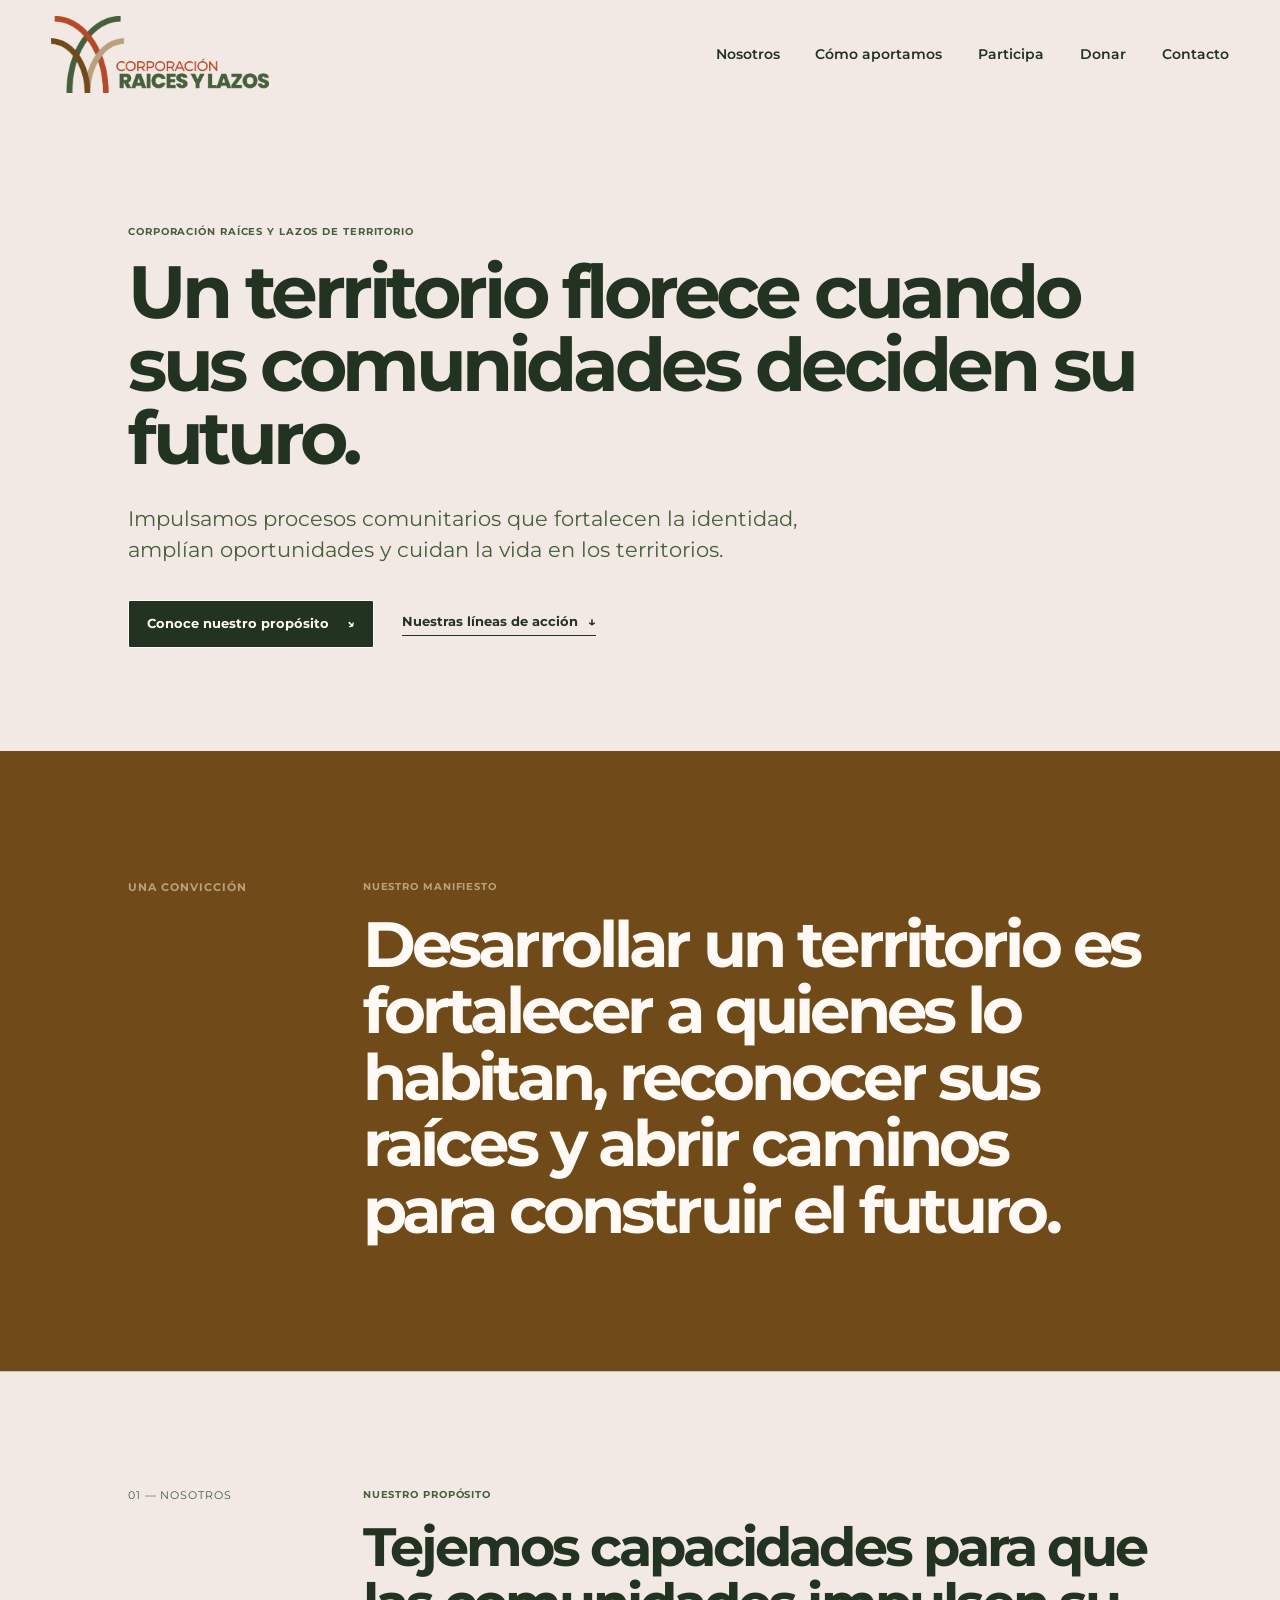
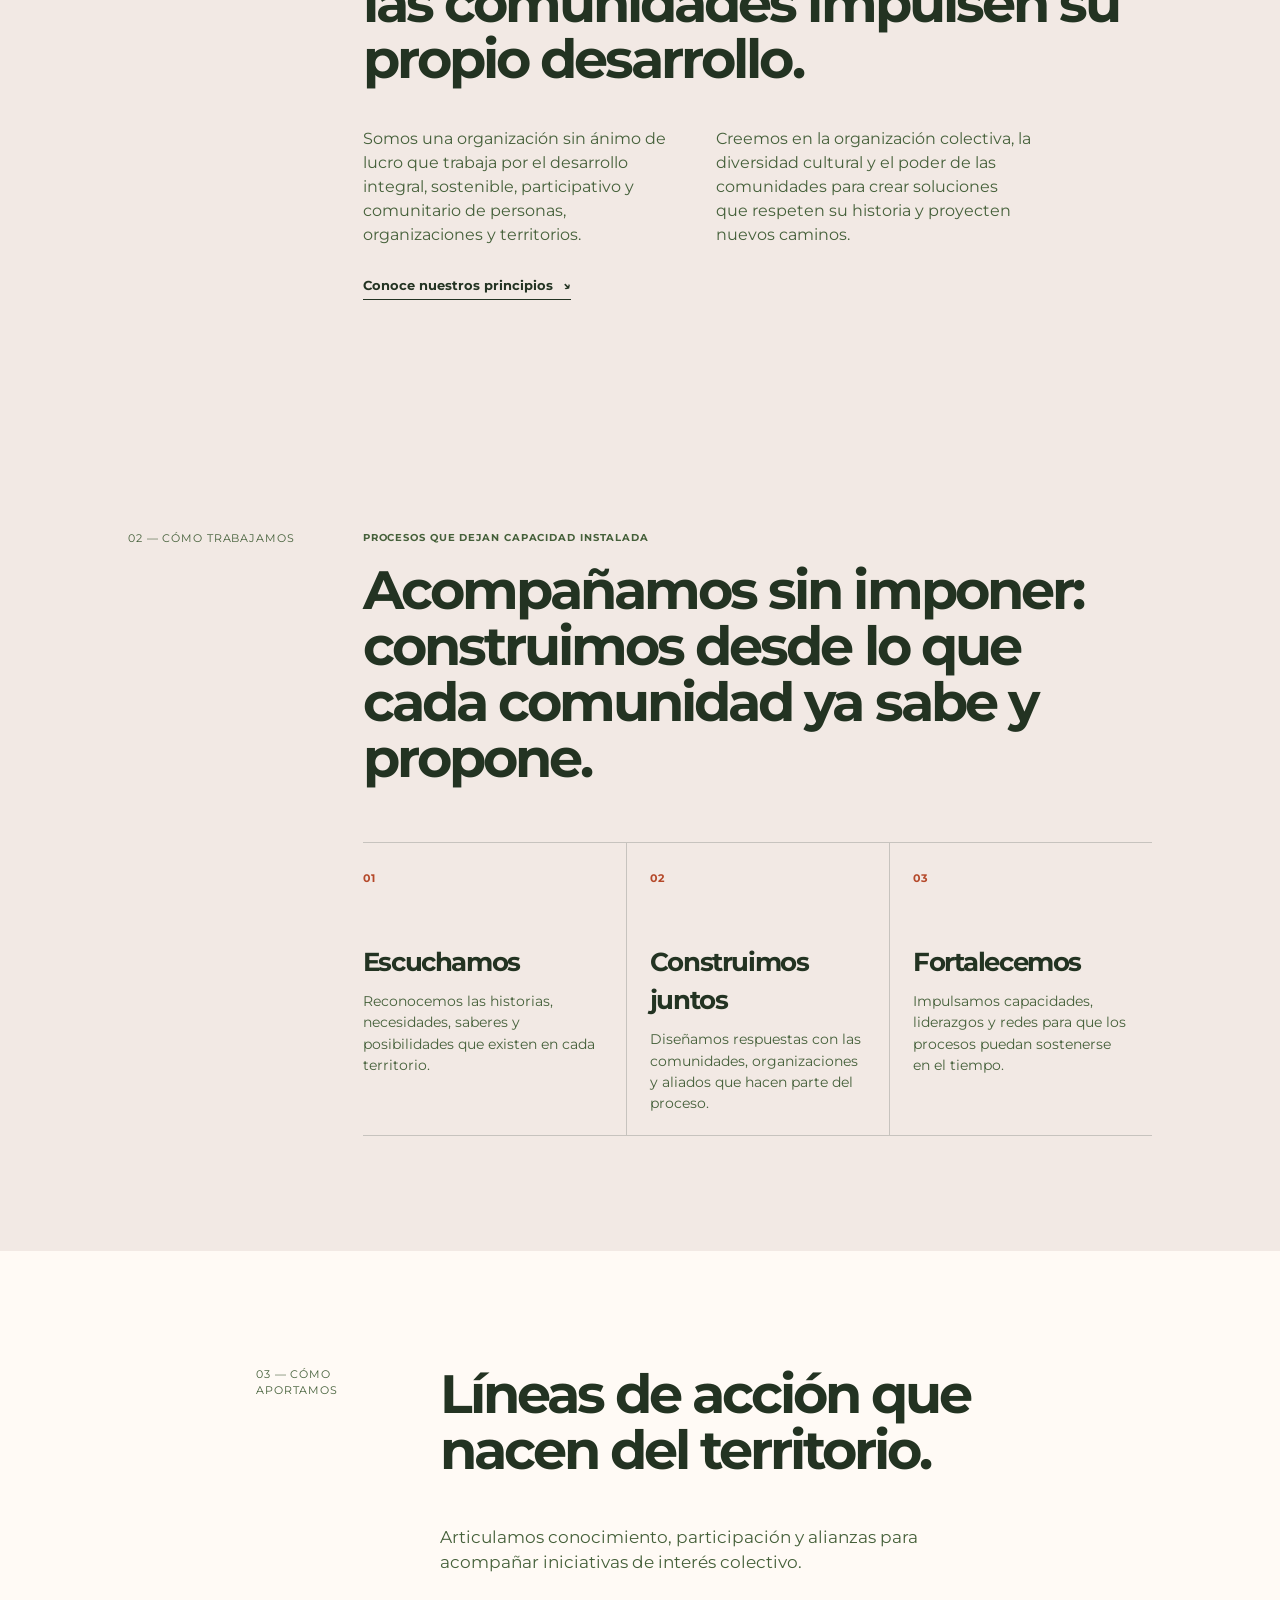
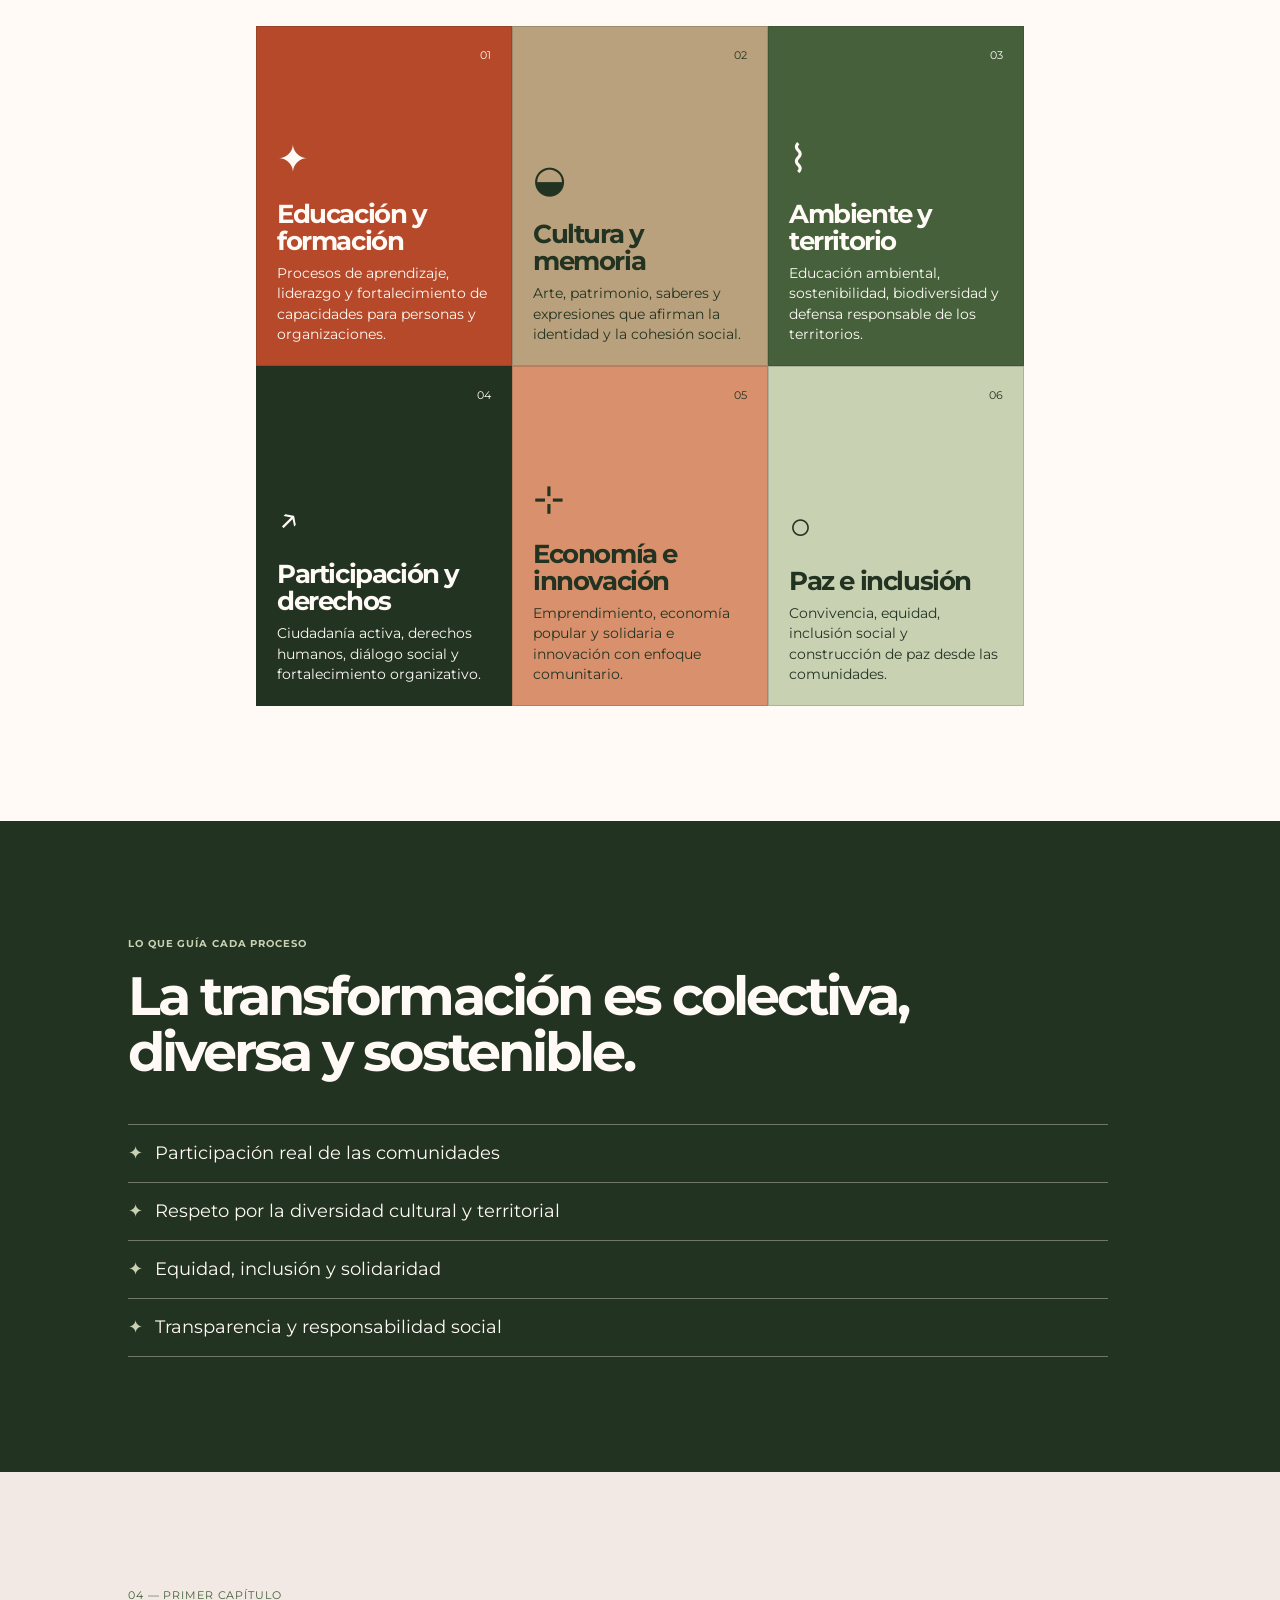
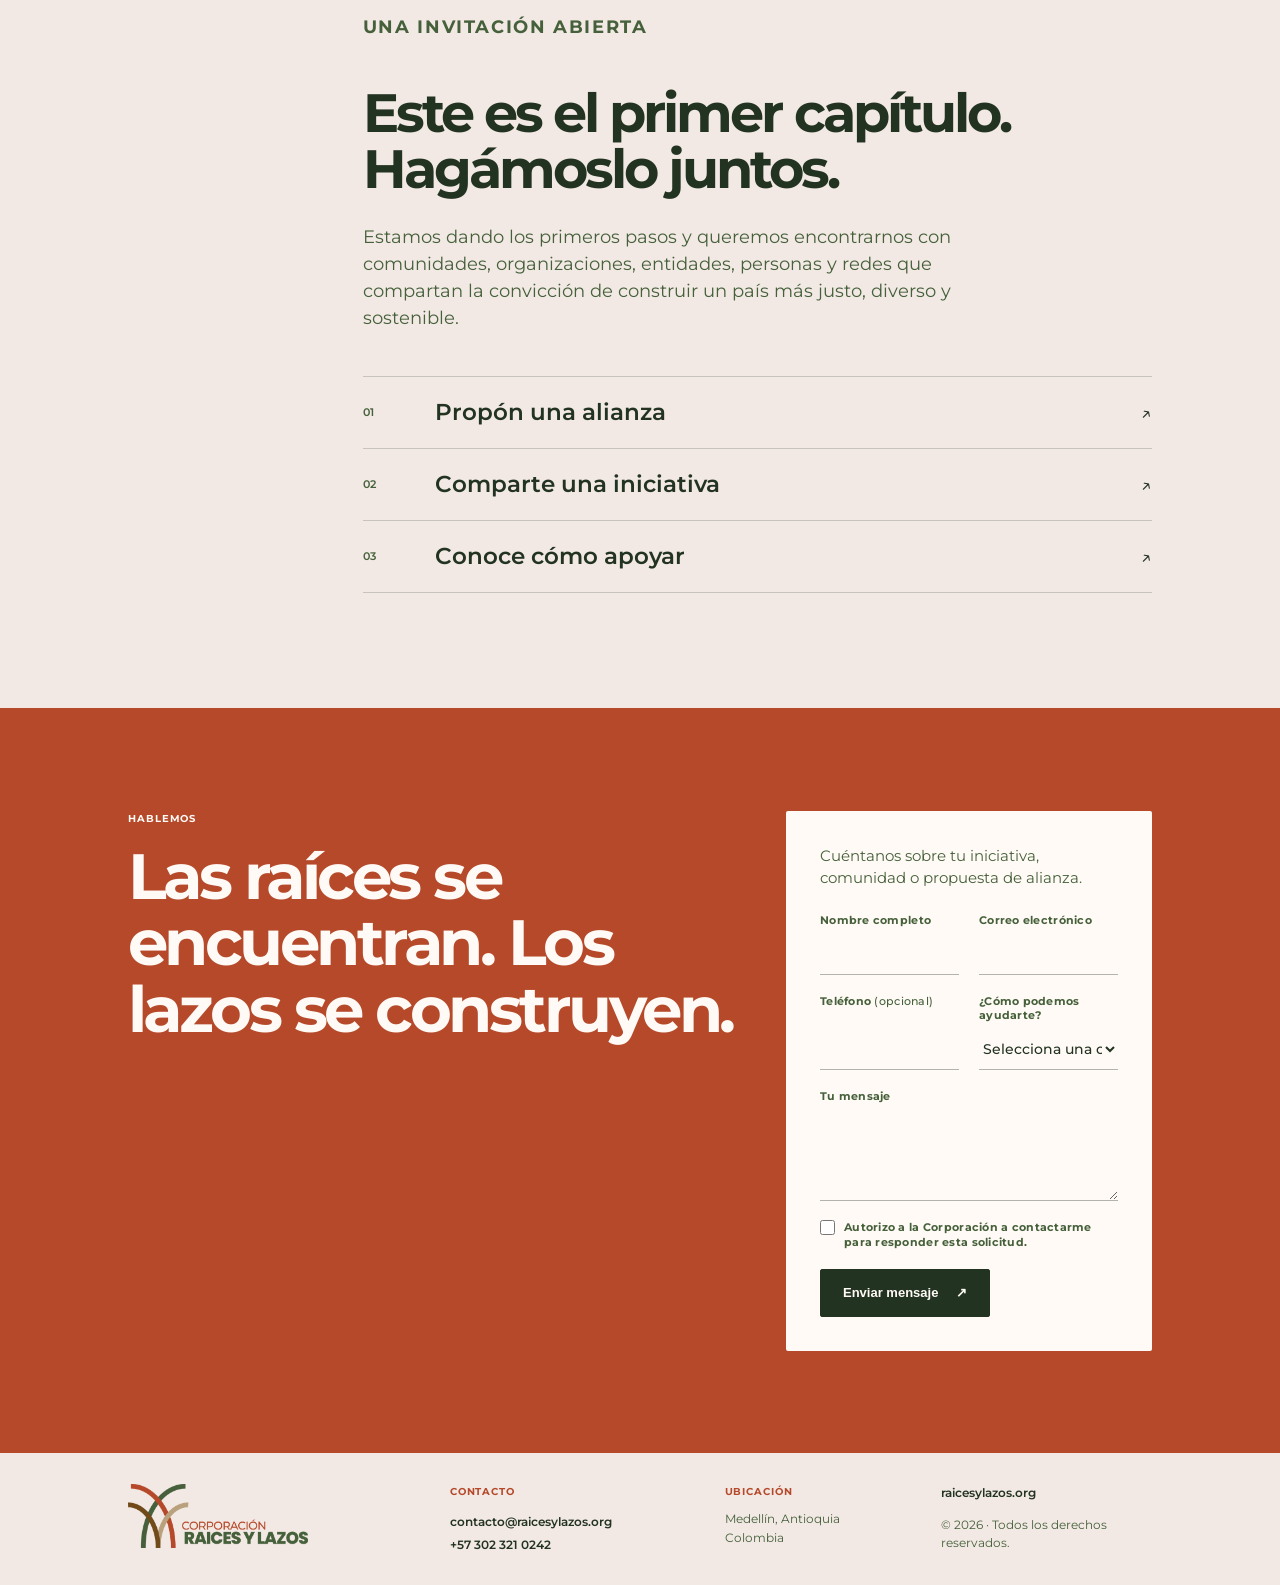
==== commit 2bdff518: "Agregar página de donaciones" ====
--- a/index.html
+++ b/index.html
@@ -27,11 +27,12 @@
       </button>
 
       <nav id="nav-principal" class="main-nav" aria-label="Navegación principal">
-        <a href="#nosotros">Nosotros</a>
-        <a href="#lineas">Cómo aportamos</a>
-        <a href="#participa">Participa</a>
-        <a href="#contacto">Contacto</a>
-      </nav>
+    <a href="#nosotros">Nosotros</a>
+    <a href="#lineas">Cómo aportamos</a>
+    <a href="#participa">Participa</a>
+    <a href="donaciones.html" class="nav-donar">Donar</a>
+    <a href="#contacto">Contacto</a>
+</nav>
     </header>
 
     <main id="contenido">
--- a/styles.css
+++ b/styles.css
@@ -114,3 +114,64 @@
   .manifesto, .work { grid-template-columns: 1fr; }.manifesto-number { margin-bottom: 10px; }.work-steps { grid-template-columns: 1fr; margin-top: 40px; }.work-steps li, .work-steps li + li { min-height: auto; padding: 22px 0; border-left: 0; }.work-steps h3 { margin-top: 22px; }.work-steps p { max-width: 500px; }
 }
 @media (prefers-reduced-motion: reduce) { html { scroll-behavior: auto; } *, *::before, *::after { transition-duration: .01ms !important; animation-duration: .01ms !important; } }
+
+/* ===========================
+   PÁGINA DONACIONES
+=========================== */
+
+.donaciones-hero{
+    padding:180px 0 90px;
+    background:#F8F3EC;
+}
+
+.donaciones-hero .container{
+    max-width:900px;
+    margin:auto;
+    text-align:center;
+}
+
+.donaciones-hero h1{
+    font-size:clamp(2.8rem,5vw,4.5rem);
+    color:#274E32;
+    margin-bottom:24px;
+}
+
+.donaciones-hero p{
+    font-size:1.2rem;
+    line-height:1.8;
+    color:#555;
+}
+
+.donaciones-opciones{
+    padding:80px 0;
+}
+
+.donaciones-opciones .container{
+    max-width:1200px;
+    margin:auto;
+    display:grid;
+    grid-template-columns:repeat(auto-fit,minmax(320px,1fr));
+    gap:32px;
+}
+
+.donacion-card{
+    background:#ffffff;
+    border-radius:24px;
+    padding:40px;
+    box-shadow:0 10px 30px rgba(0,0,0,.08);
+    transition:.3s;
+}
+
+.donacion-card:hover{
+    transform:translateY(-6px);
+}
+
+.donacion-card h2{
+    color:#274E32;
+    margin-bottom:18px;
+}
+
+.donacion-card p{
+    color:#555;
+    line-height:1.7;
+}
